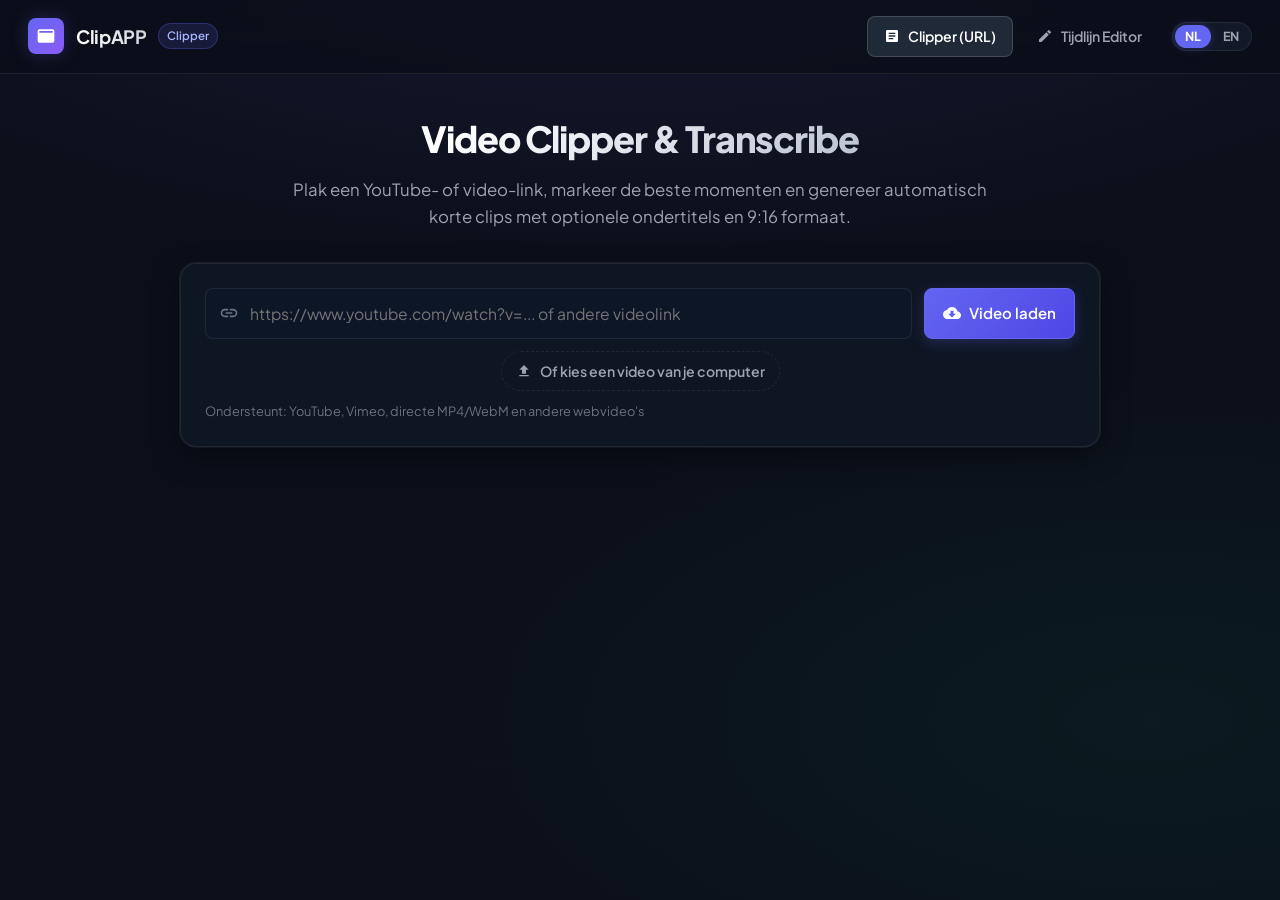
==== index.html @ 535d6176 "Add TikTok-style word-by-word subtitles New subtitle style 'TikTok (word by word)': large bold text " ====
<!doctype html>
<html lang="nl">
<head>
<meta charset="utf-8">
<meta name="viewport" content="width=device-width, initial-scale=1">
<title>Clipper — Video Clips & Ondertitels</title>
<link rel="preconnect" href="https://fonts.googleapis.com">
<link rel="preconnect" href="https://fonts.gstatic.com" crossorigin>
<link href="https://fonts.googleapis.com/css2?family=Plus+Jakarta+Sans:wght@400;500;600;700;800&family=JetBrains+Mono:wght@500;600&display=swap" rel="stylesheet">
<link rel="stylesheet" href="/static/clipper.css">
</head>
<body>

<!-- Header Navigation -->
<header class="navbar">
  <a href="/" class="brand">
    <div class="brand-logo">
      <svg viewBox="0 0 24 24"><path d="M4 4h16a2 2 0 0 1 2 2v12a2 2 0 0 1-2 2H4a2 2 0 0 1-2-2V6a2 2 0 0 1 2-2zm0 4h16V6H4v2zm0 4h6v6H4v-6zm8 0h8v6h-8v-6z"/></svg>
    </div>
    <span class="brand-text">ClipAPP</span>
    <span class="brand-tag" data-i18n="brand_tag">Clipper</span>
  </a>
  <nav class="nav-links">
    <a href="/" class="nav-btn active">
      <svg width="16" height="16" viewBox="0 0 24 24" fill="currentColor"><path d="M19 3H5c-1.1 0-2 .9-2 2v14c0 1.1.9 2 2 2h14c1.1 0 2-.9 2-2V5c0-1.1-.9-2-2-2zm-5 14H7v-2h7v2zm3-4H7v-2h10v2zm0-4H7V7h10v2z"/></svg>
      <span data-i18n="nav_clipper">Clipper (URL)</span>
    </a>
    <a href="/editor" class="nav-btn">
      <svg width="16" height="16" viewBox="0 0 24 24" fill="currentColor"><path d="M3 17.25V21h3.75L17.81 9.94l-3.75-3.75L3 17.25zM20.71 7.04c.39-.39.39-1.02 0-1.41l-2.34-2.34a.9959.9959 0 0 0-1.41 0l-1.83 1.83 3.75 3.75 1.83-1.83z"/></svg>
      <span data-i18n="nav_editor">Tijdlijn Editor</span>
    </a>
    <div class="lang-switch" role="group" aria-label="Language selection">
      <button type="button" class="lang-btn active" data-lang="nl" title="Nederlands">NL</button>
      <button type="button" class="lang-btn" data-lang="en" title="English">EN</button>
    </div>
  </nav>
</header>

<main>
  <div class="header-intro">
    <h1 data-i18n="hero_title">Video Clipper & Transcribe</h1>
    <p data-i18n="hero_desc">Plak een YouTube- of video-link, markeer de beste momenten en genereer automatisch korte clips met optionele ondertitels en 9:16 formaat.</p>
  </div>

  <section>
    <form id="load-form">
      <div class="input-wrapper">
        <svg viewBox="0 0 24 24"><path d="M3.9 12c0-1.71 1.39-3.1 3.1-3.1h4V7H7c-2.76 0-5 2.24-5 5s2.24 5 5 5h4v-1.9H7c-1.71 0-3.1-1.39-3.1-3.1zM8 13h8v-2H8v2zm9-6h-4v1.9h4c1.71 0 3.1 1.39 3.1 3.1s-1.39 3.1-3.1 3.1h-4V17h4c2.76 0 5-2.24 5-5s-2.24-5-5-5z"/></svg>
        <input id="url" type="url" placeholder="https://www.youtube.com/watch?v=... of andere videolink" data-i18n-placeholder="url_placeholder" required aria-label="Link naar de video">
      </div>
      <button class="primary" id="load-btn">
        <svg width="18" height="18" viewBox="0 0 24 24" fill="currentColor"><path d="M19.35 10.04C18.67 6.59 15.64 4 12 4 9.11 4 6.6 5.64 5.35 8.04 2.34 8.36 0 10.91 0 14c0 3.31 2.69 6 6 6h13c2.76 0 5-2.24 5-5 0-2.64-2.05-4.78-4.65-4.96zM17 13l-5 5-5-5h3V9h4v4h3z"/></svg>
        <span data-i18n="btn_load">Video laden</span>
      </button>
    </form>
    <div class="local-upload">
      <label class="local-upload-btn" for="local-video">
        <svg width="16" height="16" viewBox="0 0 24 24" fill="currentColor"><path d="M9 16h6v-6h4l-7-7-7 7h4zm-4 2h14v2H5z"/></svg>
        <span data-i18n="btn_upload_video">Of kies een video van je computer</span>
      </label>
      <input type="file" id="local-video" accept="video/mp4,video/quicktime,video/webm,video/x-matroska,.mkv,.mov,.m4v" hidden>
    </div>
    <div class="hint-platforms">
      <span data-i18n="hint_platforms">Ondersteunt: YouTube, Vimeo, directe MP4/WebM en andere webvideo's</span>
    </div>
  </section>

  <p id="status" role="status" aria-live="polite"></p>

  <section id="editor" hidden>
    <div class="analysis-box auto-box" id="auto-panel">
      <h2 data-i18n="auto_title">✨ Automatisch TikToks maken</h2>
      <p data-i18n="auto_desc">Analyseert de hele video lokaal en gratis: hooks in het transcript, energie in het geluid, spreektempo en (bij YouTube) comments en heatmap. Clips beginnen en eindigen op hele zinnen, met een hook-caption en posttekst met hashtags.</p>
      <div class="analysis-suggestion-controls">
        <label for="auto-count">
          <span data-i18n="analysis_suggestion_count">Aantal clips</span>
          <select id="auto-count">
            <option value="3">3</option>
            <option value="5" selected>5</option>
            <option value="7">7</option>
            <option value="10">10</option>
          </select>
        </label>
        <label for="auto-length">
          <span data-i18n="analysis_suggestion_duration">Lengte per clip</span>
          <select id="auto-length">
            <option value="15-30">15–30 s</option>
            <option value="20-60" selected>20–60 s</option>
            <option value="45-90">45–90 s</option>
          </select>
        </label>
      </div>
      <div class="auto-options">
        <div class="auto-option">
          <label class="auto-check" for="auto-subs">
            <input type="checkbox" id="auto-subs" data-link="#subs">
            <span data-i18n="subs_title">Ondertitels maken</span>
          </label>
          <select id="auto-lang" data-link="#lang" aria-label="Taal van de video" data-i18n-aria-label="subs_lang_label">
            <option value="" data-i18n="opt_lang_auto">Automatisch herkennen</option>
            <option value="nl" data-i18n="opt_lang_nl">Nederlands</option>
            <option value="en" data-i18n="opt_lang_en">Engels</option>
            <option value="fr" data-i18n="opt_lang_fr">Frans</option>
            <option value="de" data-i18n="opt_lang_de">Duits</option>
          </select>
        </div>
        <div class="auto-option">
          <label class="auto-check" for="auto-vertical">
            <input type="checkbox" id="auto-vertical" data-link="#vertical">
            <span data-i18n="vert_title">Verticaal 9:16 formaat</span>
          </label>
        </div>
        <div class="auto-option">
          <label class="auto-check" for="auto-blur">
            <input type="checkbox" id="auto-blur" data-link="#blur">
            <span data-i18n="auto_blur">Geblurde achtergrond</span>
          </label>
        </div>
        <div class="auto-option">
          <label class="auto-check" for="auto-caption">
            <input type="checkbox" id="auto-caption" data-link="#caption-toggle">
            <span data-i18n="auto_caption">Caption bovenin</span>
          </label>
          <select id="auto-caption-position" data-link="#caption-position" aria-label="Positie caption" data-i18n-aria-label="caption_position">
            <option value="above" data-i18n="caption_above">Boven de video (bovenste balk)</option>
            <option value="top" data-i18n="caption_top">Bovenin de video</option>
            <option value="center" data-i18n="caption_center">Midden in beeld</option>
            <option value="bottom" data-i18n="caption_bottom">Onderaan de video</option>
          </select>
        </div>
        <div class="auto-option">
          <label class="auto-check" for="auto-export">
            <input type="checkbox" id="auto-export" checked>
            <span data-i18n="auto_export">Meteen exporteren</span>
          </label>
        </div>
      </div>
      <button type="button" class="primary auto-go" id="auto-btn" data-i18n="auto_button">Maak TikToks</button>
      <p class="auto-hint" data-i18n="auto_hint">Tip: zet 'Ondertitels maken' aan voor slimmere keuzes op basis van wat er gezegd wordt (gebruikt Whisper). Zonder ondertitels kiest de app op luidheid en comments.</p>
      <p id="auto-status" role="status" aria-live="polite"></p>
    </div>

    <div class="analysis-box" id="comment-analysis-panel" hidden>
      <h2 data-i18n="analysis_title">Commenttijdstempels & kijkersmomenten</h2>
      <p data-i18n="analysis_desc">Vergelijk tijdstempels die in YouTube-comments worden genoemd met de beschikbare kijkersheatmap.</p>
      <button type="button" class="primary" id="analyze-comments-btn" data-i18n="analysis_button">Analyseer comments</button>
      <p id="comment-analysis-status" role="status" aria-live="polite"></p>
      <div id="comment-analysis-results" hidden>
        <div class="analysis-stats">
          <div class="analysis-stat">
            <span data-i18n="analysis_mentions_label">Tijdstempelvermeldingen</span>
            <strong id="analysis-mentions-value">0</strong>
          </div>
          <div class="analysis-stat">
            <span data-i18n="analysis_comments_label">Geanalyseerde comments</span>
            <strong id="analysis-comments-value">0</strong>
          </div>
          <div class="analysis-stat">
            <span data-i18n="analysis_peak_comments_label">Interval met meeste timestamps</span>
            <strong id="analysis-peak-comments-value">—</strong>
          </div>
          <div class="analysis-stat">
            <span data-i18n="analysis_peak_viewers_label">Hoogste heatmapscore (relatief)</span>
            <strong id="analysis-peak-viewers-value">—</strong>
          </div>
        </div>
        <svg id="comment-analysis-chart" viewBox="0 0 960 320" role="img"></svg>
        <div class="analysis-legend">
          <span><i class="mentions-key"></i><span data-i18n="analysis_legend_mentions">Tijdstempels in comments</span></span>
          <span><i class="viewers-key"></i><span data-i18n="analysis_legend_viewers">Kijkersheatmap (relatief)</span></span>
        </div>
        <h3 class="analysis-table-title" data-i18n="analysis_table_title">Exacte cijfers per interval</h3>
        <p class="analysis-table-description" id="analysis-table-description"></p>
        <div class="analysis-table-wrap">
          <table id="analysis-data-table">
            <thead>
              <tr>
                <th scope="col" data-i18n="analysis_table_interval">Video-interval</th>
                <th scope="col" class="numeric" data-i18n="analysis_table_mentions">Timestamps genoemd</th>
                <th scope="col" class="numeric" data-i18n="analysis_table_score">Heatmapscore (relatief)</th>
              </tr>
            </thead>
            <tbody id="analysis-data-rows"></tbody>
          </table>
        </div>
        <div class="analysis-suggestions">
          <h3 data-i18n="analysis_suggestions_title">Automatische clipvoorstellen</h3>
          <p data-i18n="analysis_suggestions_desc">De voorstellen combineren commentvermeldingen en kijkersinteresse. Je kunt ze eerst bekijken en ongewenste stukken verwijderen.</p>
          <div class="analysis-suggestion-controls">
            <label for="analysis-clip-count">
              <span data-i18n="analysis_suggestion_count">Aantal clips</span>
              <select id="analysis-clip-count">
                <option value="1">1</option>
                <option value="2">2</option>
                <option value="3" selected>3</option>
                <option value="4">4</option>
                <option value="5">5</option>
              </select>
            </label>
            <label for="analysis-clip-duration">
              <span data-i18n="analysis_suggestion_duration">Lengte per clip</span>
              <select id="analysis-clip-duration">
                <option value="15">15 s</option>
                <option value="30" selected>30 s</option>
                <option value="45">45 s</option>
                <option value="60">60 s</option>
              </select>
            </label>
            <button type="button" class="primary" id="generate-suggestions-btn" data-i18n="analysis_generate_suggestions">Genereer clipvoorstellen</button>
          </div>
          <p id="analysis-suggestion-status" role="status" aria-live="polite"></p>
        </div>
      </div>
    </div>

    <div class="player-container">
      <video id="player" controls hidden></video>
      <div id="yt-wrap" hidden></div>
    </div>

    <div class="timeline-header">
      <span class="timeline-label" data-i18n="timeline_label">Tijdlijn preview</span>
      <span style="font-size: 0.8rem; color: var(--text-muted);" data-i18n="timeline_hint">Klik op de balk om te spoelen</span>
    </div>
    <div id="timeline" title="Klik om naar die plek te springen" data-i18n-title="timeline_title">
      <div id="playhead"></div>
    </div>

    <div class="cutter-box">
      <div class="times">
        <div class="field">
          <label for="start" data-i18n="label_start">Starttijd</label>
          <div class="pair">
            <input class="time" id="start" placeholder="0:00">
            <button type="button" id="start-now" data-i18n="btn_start_now">Start = nu</button>
          </div>
        </div>
        <div class="field">
          <label for="end" data-i18n="label_end">Eindtijd</label>
          <div class="pair">
            <input class="time" id="end" placeholder="0:30">
            <button type="button" id="end-now" data-i18n="btn_end_now">Einde = nu</button>
          </div>
        </div>
        <button type="button" id="add">
          <svg width="18" height="18" viewBox="0 0 24 24" fill="currentColor"><path d="M19 13h-6v6h-2v-6H5v-2h6V5h2v6h6v2z"/></svg>
          <span data-i18n="btn_add">Stuk toevoegen</span>
        </button>
      </div>

      <div class="segments-section">
        <div class="segments-header">
          <svg width="16" height="16" viewBox="0 0 24 24" fill="currentColor"><path d="M3 13h2v-2H3v2zm0 4h2v-2H3v2zm0-8h2V7H3v2zm4 4h14v-2H7v2zm0 4h14v-2H7v2zM7 7v2h14V7H7z"/></svg>
          <span data-i18n="segments_header">Geselecteerde stukken</span>
        </div>
        <ul id="segments"></ul>
        <p class="empty" id="empty" data-i18n="segments_empty">Nog geen stukken gekozen. Speel de video af, stel start en einde in en klik op "Stuk toevoegen".</p>
      </div>
    </div>

    <!-- Opties & Effecten -->
    <div class="options-box">
      <div class="options-title">
        <svg width="20" height="20" viewBox="0 0 24 24"><path d="M19.14 12.94c.04-.3.06-.61.06-.94 0-.32-.02-.64-.07-.94l2.03-1.58c.18-.14.23-.41.12-.61l-1.92-3.32c-.12-.22-.37-.29-.59-.22l-2.39.96c-.5-.38-1.03-.7-1.62-.94l-.36-2.54c-.04-.24-.24-.41-.48-.41h-3.84c-.24 0-.43.17-.47.41l-.36 2.54c-.59.24-1.13.57-1.62.94l-2.39-.96c-.22-.08-.47 0-.59.22L2.74 8.87c-.12.21-.08.47.12.61l2.03 1.58c-.05.3-.09.63-.09.94s.02.64.07.94l-2.03 1.58c-.18.14-.23.41-.12.61l1.92 3.32c.12.22.37.29.59.22l2.39-.96c.5.38 1.03.7 1.62.94l.36 2.54c.05.24.24.41.48.41h3.84c.24 0 .44-.17.47-.41l.36-2.54c.59-.24 1.13-.56 1.62-.94l2.39.96c.22.08.47 0 .59-.22l1.92-3.32c.12-.22.07-.47-.12-.61l-2.01-1.58zM12 15.6c-1.98 0-3.6-1.62-3.6-3.6s1.62-3.6 3.6-3.6 3.6 1.62 3.6 3.6-1.62 3.6-3.6 3.6z"/></svg>
        <span data-i18n="options_title">Opties & Effecten</span>
      </div>

      <div class="options-grid">
        <!-- Subtitles Group -->
        <div class="opt-group" id="group-subs">
          <label class="opt-main-toggle" for="subs">
            <input type="checkbox" id="subs">
            <div class="opt-toggle-content">
              <span class="opt-toggle-title" data-i18n="subs_title">Ondertitels maken</span>
              <span class="opt-toggle-desc" data-i18n="subs_desc">Automatische spraakherkenning via Whisper AI</span>
            </div>
          </label>
          <div class="opt-sub-row disabled" id="sub-lang-row">
            <label for="lang" data-i18n="subs_lang_label">Taal van de video:</label>
            <select id="lang" disabled>
              <option value="" data-i18n="opt_lang_auto">Automatisch herkennen</option>
              <option value="nl" data-i18n="opt_lang_nl">Nederlands</option>
              <option value="en" data-i18n="opt_lang_en">Engels</option>
              <option value="fr" data-i18n="opt_lang_fr">Frans</option>
              <option value="de" data-i18n="opt_lang_de">Duits</option>
            </select>
          </div>
          <div class="opt-sub-row disabled" id="sub-model-row">
            <label for="whisper-model" data-i18n="subs_model_label">Nauwkeurigheid:</label>
            <select id="whisper-model" disabled>
              <option value="tiny" data-i18n="opt_model_tiny">Snelst (tiny)</option>
              <option value="base" data-i18n="opt_model_base">Snel (base)</option>
              <option value="small" selected data-i18n="opt_model_small">Gebalanceerd (small)</option>
              <option value="medium" data-i18n="opt_model_medium">Nauwkeurigst, traag (medium)</option>
            </select>
          </div>
          <div class="opt-sub-row disabled" id="sub-style-row">
            <label for="sub-style" data-i18n="subs_style_label">Stijl:</label>
            <select id="sub-style" disabled>
              <option value="tiktok" data-i18n="opt_style_tiktok">TikTok (woord voor woord)</option>
              <option value="classic" data-i18n="opt_style_classic">Klassiek (wit)</option>
            </select>
            <select id="sub-color" disabled aria-label="Kleur" data-i18n-aria-label="subs_color_label">
              <option value="yellow" data-i18n="opt_color_yellow">Geel</option>
              <option value="green" data-i18n="opt_color_green">Groen</option>
              <option value="cyan" data-i18n="opt_color_cyan">Cyaan</option>
              <option value="pink" data-i18n="opt_color_pink">Roze</option>
              <option value="white" data-i18n="opt_color_white">Wit</option>
            </select>
            <label class="inline-check" for="sub-upper">
              <input type="checkbox" id="sub-upper" checked disabled>
              <span data-i18n="subs_upper">HOOFDLETTERS</span>
            </label>
          </div>
          <label class="opt-sub-toggle" for="youtube-subs" id="youtube-subs-row">
            <input type="checkbox" id="youtube-subs" checked>
            <span data-i18n="subs_youtube">TikTok-maker: gebruik de ondertitels van YouTube zelf als die er zijn (veel sneller dan Whisper)</span>
          </label>
        </div>

        <!-- 9:16 Vertical Group -->
        <div class="opt-group" id="group-vertical">
          <label class="opt-main-toggle" for="vertical">
            <input type="checkbox" id="vertical">
            <div class="opt-toggle-content">
              <span class="opt-toggle-title" data-i18n="vert_title">Verticaal 9:16 formaat</span>
              <span class="opt-toggle-desc" data-i18n="vert_desc">Ideaal voor TikTok, Shorts & Reels</span>
            </div>
          </label>
          <div class="opt-sub-controls disabled" id="vertical-sub-controls">
            <label class="opt-sub-toggle" for="blur">
              <input type="checkbox" id="blur" disabled>
              <span data-i18n="vert_blur">Geblurde achtergrond (i.p.v. zwarte balken)</span>
            </label>
            <div class="opt-sub-file">
              <label for="logo" data-i18n="vert_logo">Logo onder de ondertitels:</label>
              <input type="file" id="logo" accept="image/png,image/jpeg,image/webp" disabled>
            </div>
          </div>

          <div class="opt-group" id="group-caption">
            <label class="opt-main-toggle" for="caption-toggle">
              <input type="checkbox" id="caption-toggle">
              <div class="opt-toggle-content">
                <span class="opt-toggle-title" data-i18n="caption_title">Caption bovenin (automatisch of comments)</span>
                <span class="opt-toggle-desc" data-i18n="caption_desc">Gebruikt de automatische caption van de clip, of anders de best gewaardeerde comment met een timestamp. Voor een blur-balk boven de video: kies ook 9:16 en geblurde achtergrond.</span>
              </div>
            </label>
            <div class="opt-sub-row disabled" id="caption-position-row">
              <label for="caption-position" data-i18n="caption_position">Positie caption:</label>
              <select id="caption-position" disabled>
                <option value="above" data-i18n="caption_above">Boven de video (bovenste balk)</option>
                <option value="top" data-i18n="caption_top">Bovenin de video</option>
                <option value="center" data-i18n="caption_center">Midden in beeld</option>
                <option value="bottom" data-i18n="caption_bottom">Onderaan de video</option>
              </select>
            </div>
          </div>
        </div>
      </div>
    </div>

    <button class="primary" id="render-btn" disabled>
      <svg width="20" height="20" viewBox="0 0 24 24" fill="currentColor"><path d="M12 2C6.48 2 2 6.48 2 12s4.48 10 10 10 10-4.48 10-10S17.52 2 12 2zm-2 14.5v-9l6 4.5-6 4.5z"/></svg>
      <span data-i18n="btn_render">Clips maken & exporteren</span>
    </button>
  </section>

  <section id="results" hidden>
    <h2 data-i18n="results_title">Gegenereerde Clips</h2>
    <div id="clips"></div>
  </section>
</main>

<script src="/static/tasks.js"></script>
<script src="/static/clipper.js"></script>
</body>
</html>
---- static/clipper.css ----
:root {
    --bg-base: #0B0F19;
    --bg-surface: #111827;
    --bg-elevated: #1F2937;
    --bg-card: rgba(17, 24, 39, 0.75);
    --border: rgba(255, 255, 255, 0.08);
    --border-hover: rgba(255, 255, 255, 0.16);
    --border-focus: #6366F1;
    --text-primary: #F9FAFB;
    --text-secondary: #9CA3AF;
    --text-muted: #6B7280;
    --accent: #6366F1;
    --accent-hover: #4F46E5;
    --accent-glow: rgba(99, 102, 241, 0.25);
    --seg-color: #10B981;
    --seg-glow: rgba(16, 185, 129, 0.25);
    --danger: #EF4444;
    --danger-hover: #DC2626;
    --radius-sm: 8px;
    --radius-md: 12px;
    --radius-lg: 16px;
    --radius-full: 9999px;
    --shadow-card: 0 10px 30px -5px rgba(0, 0, 0, 0.5), 0 0 0 1px var(--border);
    --font-sans: 'Plus Jakarta Sans', system-ui, -apple-system, sans-serif;
    --font-mono: 'JetBrains Mono', ui-monospace, monospace;
  }

  * { box-sizing: border-box; }
  body {
    margin: 0;
    background: var(--bg-base);
    background-image: 
      radial-gradient(ellipse 80% 50% at 50% -20%, rgba(99, 102, 241, 0.15), transparent),
      radial-gradient(ellipse 60% 40% at 90% 80%, rgba(16, 185, 129, 0.07), transparent);
    color: var(--text-primary);
    font: 15px/1.6 var(--font-sans);
    min-height: 100vh;
    -webkit-font-smoothing: antialiased;
  }

  /* Navigation Bar */
  .navbar {
    display: flex;
    align-items: center;
    justify-content: space-between;
    padding: 16px 28px;
    border-bottom: 1px solid var(--border);
    backdrop-filter: blur(16px);
    background: rgba(11, 15, 25, 0.85);
    position: sticky;
    top: 0;
    z-index: 100;
  }
  .brand {
    display: flex;
    align-items: center;
    gap: 12px;
    text-decoration: none;
    color: inherit;
  }
  .brand-logo {
    width: 36px;
    height: 36px;
    border-radius: var(--radius-sm);
    background: linear-gradient(135deg, #6366F1, #8B5CF6);
    display: flex;
    align-items: center;
    justify-content: center;
    box-shadow: 0 0 18px var(--accent-glow);
  }
  .brand-logo svg {
    width: 20px;
    height: 20px;
    fill: #fff;
  }
  .brand-text {
    font-size: 1.15rem;
    font-weight: 700;
    letter-spacing: -0.02em;
    background: linear-gradient(to right, #fff, #D1D5DB);
    -webkit-background-clip: text;
    -webkit-text-fill-color: transparent;
  }
  .brand-tag {
    font-size: 0.72rem;
    font-weight: 600;
    padding: 3px 8px;
    border-radius: var(--radius-full);
    background: rgba(99, 102, 241, 0.15);
    color: #A5B4FC;
    border: 1px solid rgba(99, 102, 241, 0.3);
  }
  .nav-links {
    display: flex;
    align-items: center;
    gap: 8px;
  }
  .nav-btn {
    display: inline-flex;
    align-items: center;
    gap: 8px;
    padding: 8px 16px;
    border-radius: var(--radius-sm);
    font-size: 0.88rem;
    font-weight: 600;
    text-decoration: none;
    color: var(--text-secondary);
    transition: all 0.2s ease;
  }
  .nav-btn:hover {
    color: #fff;
    background: var(--border);
  }
  .nav-btn.active {
    color: #fff;
    background: var(--bg-elevated);
    border: 1px solid var(--border-hover);
  }

  /* Language Switcher */
  .lang-switch {
    display: inline-flex;
    align-items: center;
    background: var(--bg-surface);
    border: 1px solid var(--border);
    border-radius: var(--radius-full);
    padding: 2px;
    gap: 2px;
    margin-left: 6px;
  }
  .lang-btn {
    background: transparent;
    border: none;
    color: var(--text-secondary);
    font-size: 0.78rem;
    font-weight: 700;
    padding: 4px 10px;
    border-radius: var(--radius-full);
    cursor: pointer;
    transition: all 0.2s ease;
    font-family: inherit;
    line-height: 1.2;
  }
  .lang-btn:hover {
    color: #fff;
  }
  .lang-btn.active {
    background: var(--accent);
    color: #fff;
    box-shadow: 0 0 10px var(--accent-glow);
  }

  /* Main Container */
  main {
    max-width: 960px;
    margin: 0 auto;
    padding: 36px 20px 80px;
  }

  .header-intro {
    text-align: center;
    margin-bottom: 32px;
  }
  .header-intro h1 {
    font-size: 2.25rem;
    font-weight: 800;
    letter-spacing: -0.03em;
    margin: 0 0 10px;
    background: linear-gradient(135deg, #FFFFFF 30%, #94A3B8 100%);
    -webkit-background-clip: text;
    -webkit-text-fill-color: transparent;
  }
  .header-intro p {
    color: var(--text-secondary);
    font-size: 1.05rem;
    margin: 0 auto;
    max-width: 58ch;
  }

  /* Card Sections */
  section {
    background: var(--bg-card);
    backdrop-filter: blur(12px);
    border: 1px solid var(--border);
    border-radius: var(--radius-lg);
    padding: 24px;
    margin-bottom: 20px;
    box-shadow: var(--shadow-card);
    transition: border-color 0.2s ease;
  }
  section:hover {
    border-color: var(--border-hover);
  }
  [hidden] { display: none !important; }

  /* Input & Button Styles */
  input, select, button {
    font: inherit;
    outline: none;
  }
  input[type=url], input[type=email], input.time, select {
    padding: 12px 14px;
    border: 1px solid var(--border);
    border-radius: var(--radius-sm);
    background: rgba(15, 23, 42, 0.7);
    color: var(--text-primary);
    transition: all 0.2s ease;
  }
  input[type=url]:focus, input[type=email]:focus, input.time:focus, select:focus {
    border-color: var(--border-focus);
    box-shadow: 0 0 0 3px var(--accent-glow);
    background: rgba(15, 23, 42, 0.95);
  }
  select {
    cursor: pointer;
  }

  button {
    padding: 11px 18px;
    border: 1px solid var(--border);
    border-radius: var(--radius-sm);
    background: var(--bg-elevated);
    color: var(--text-primary);
    font-weight: 600;
    cursor: pointer;
    display: inline-flex;
    align-items: center;
    justify-content: center;
    gap: 8px;
    transition: all 0.2s ease;
  }
  button:hover:not(:disabled) {
    background: rgba(255, 255, 255, 0.1);
    border-color: var(--border-hover);
    transform: translateY(-1px);
  }
  button:active:not(:disabled) {
    transform: translateY(0);
  }
  button.primary {
    background: linear-gradient(135deg, var(--accent), var(--accent-hover));
    border-color: var(--accent);
    color: #fff;
    box-shadow: 0 4px 14px var(--accent-glow);
  }
  button.primary:hover:not(:disabled) {
    background: linear-gradient(135deg, #7175f7, #5950ee);
    box-shadow: 0 6px 20px rgba(99, 102, 241, 0.4);
  }
  button:disabled {
    opacity: 0.45;
    cursor: not-allowed;
    transform: none !important;
  }

  /* Load Form */
  #load-form {
    display: flex;
    gap: 12px;
  }
  .input-wrapper {
    position: relative;
    flex: 1;
    display: flex;
    align-items: center;
  }
  .input-wrapper svg {
    position: absolute;
    left: 14px;
    width: 20px;
    height: 20px;
    fill: var(--text-muted);
    pointer-events: none;
    transition: fill 0.2s;
  }
  .input-wrapper input:focus ~ svg {
    fill: var(--accent);
  }
  #url {
    width: 100%;
    padding-left: 44px;
    font-size: 0.98rem;
  }
  .hint-platforms {
    margin-top: 10px;
    font-size: 0.8rem;
    color: var(--text-muted);
    display: flex;
    align-items: center;
    gap: 12px;
  }

  /* Status message */
  #status {
    min-height: 20px;
    margin: 14px 2px 20px;
    padding: 12px 16px;
    border-radius: var(--radius-sm);
    font-size: 0.9rem;
    font-weight: 500;
    color: #93C5FD;
    background: rgba(59, 130, 246, 0.1);
    border: 1px solid rgba(59, 130, 246, 0.2);
    display: none;
    align-items: center;
    gap: 10px;
  }
  #status:not(:empty) {
    display: flex;
  }
  #status.error {
    color: #FCA5A5;
    background: rgba(239, 68, 68, 0.12);
    border-color: rgba(239, 68, 68, 0.25);
  }

  .analysis-box {
    margin: 0 0 24px;
    padding: 20px;
    border: 1px solid var(--border);
    border-radius: var(--radius-md);
    background: var(--bg-card);
  }
  .analysis-box h2 {
    margin: 0 0 4px;
    font-size: 1.15rem;
  }
  .analysis-box > p {
    margin: 0 0 16px;
    color: var(--text-secondary);
    font-size: 0.88rem;
  }
  .analysis-stats {
    display: flex;
    flex-wrap: wrap;
    gap: 12px;
    margin: 18px 0;
  }
  .analysis-stat {
    flex: 1 1 180px;
    padding: 12px 14px;
    border: 1px solid var(--border);
    border-radius: var(--radius-sm);
    background: var(--bg-surface);
  }
  .analysis-stat span {
    display: block;
    color: var(--text-secondary);
    font-size: 0.8rem;
  }
  .analysis-stat strong {
    display: block;
    margin-top: 2px;
    font-size: 1.25rem;
  }
  .analysis-table-title {
    margin: 20px 0 4px;
    font-size: 1rem;
  }
  .analysis-table-description {
    margin: 0 0 10px;
    color: var(--text-secondary);
    font-size: 0.82rem;
  }
  .analysis-table-wrap {
    max-height: 360px;
    overflow: auto;
    border: 1px solid var(--border);
    border-radius: var(--radius-sm);
  }
  .analysis-suggestions {
    margin-top: 20px;
    padding-top: 16px;
    border-top: 1px solid var(--border);
  }
  .analysis-suggestions h3 {
    margin: 0 0 4px;
    font-size: 1rem;
  }
  .analysis-suggestions > p {
    margin: 0 0 12px;
    color: var(--text-secondary);
    font-size: 0.84rem;
  }
  .analysis-suggestion-controls {
    display: flex;
    flex-wrap: wrap;
    align-items: flex-end;
    gap: 12px;
  }
  .analysis-suggestion-controls label {
    display: flex;
    flex-direction: column;
    gap: 5px;
    color: var(--text-secondary);
    font-size: 0.8rem;
    font-weight: 600;
  }
  .analysis-suggestion-controls select {
    min-width: 130px;
  }
  #analysis-suggestion-status {
    margin: 12px 0 0;
    color: var(--text-secondary);
    font-size: 0.88rem;
  }
  #analysis-data-table {
    width: 100%;
    min-width: 520px;
    border-collapse: collapse;
    font-size: 0.84rem;
  }
  #analysis-data-table th,
  #analysis-data-table td {
    padding: 9px 12px;
    border-bottom: 1px solid var(--border);
  }
  #analysis-data-table th {
    position: sticky;
    top: 0;
    z-index: 1;
    background: var(--bg-elevated);
    color: var(--text-secondary);
    font-weight: 600;
    text-align: left;
  }
  #analysis-data-table .numeric {
    font-family: var(--font-mono);
    text-align: right;
  }
  #analysis-data-table tbody tr:last-child td {
    border-bottom: 0;
  }
  #comment-analysis-chart {
    display: block;
    width: 100%;
    height: auto;
    overflow: visible;
  }
  #comment-analysis-chart text {
    fill: var(--text-secondary);
    font: 12px var(--font-sans);
  }
  .analysis-legend {
    display: flex;
    flex-wrap: wrap;
    gap: 18px;
    margin-top: 8px;
    color: var(--text-secondary);
    font-size: 0.82rem;
  }
  .analysis-legend span {
    display: inline-flex;
    align-items: center;
    gap: 7px;
  }
  .analysis-legend i {
    display: inline-block;
    width: 12px;
    height: 12px;
    border-radius: 3px;
  }
  .analysis-legend .mentions-key { background: #818cf8; }
  .analysis-legend .viewers-key { background: #34d399; }
  #comment-analysis-status {
    margin: 12px 0 0;
    color: var(--text-secondary);
    font-size: 0.88rem;
  }

  /* Video Stage */
  .player-container {
    background: #000;
    border-radius: var(--radius-md);
    overflow: hidden;
    border: 1px solid var(--border);
    box-shadow: 0 8px 24px rgba(0, 0, 0, 0.4);
    margin-bottom: 16px;
  }
  video {
    width: 100%;
    max-height: 55vh;
    background: #000;
    display: block;
  }
  #yt-wrap {
    position: relative;
    aspect-ratio: 16 / 9;
    background: #000;
    width: 100%;
  }
  #yt-wrap iframe {
    position: absolute;
    inset: 0;
    width: 100%;
    height: 100%;
    border: 0;
  }

  /* Timeline */
  .timeline-header {
    display: flex;
    justify-content: space-between;
    align-items: center;
    margin-bottom: 6px;
  }
  .timeline-label {
    font-size: 0.8rem;
    font-weight: 600;
    text-transform: uppercase;
    letter-spacing: 0.05em;
    color: var(--text-muted);
  }
  #timeline {
    position: relative;
    height: 38px;
    margin: 0 0 20px;
    background: #111827;
    border: 1px solid var(--border);
    border-radius: var(--radius-sm);
    cursor: pointer;
    overflow: hidden;
    box-shadow: inset 0 2px 6px rgba(0,0,0,0.4);
  }
  #timeline:hover {
    border-color: var(--border-hover);
  }
  .seg {
    position: absolute;
    top: 0;
    bottom: 0;
    background: linear-gradient(180deg, #10B981, #059669);
    opacity: 0.9;
    border-radius: 4px;
    box-shadow: 0 0 10px var(--seg-glow);
  }
  .draft {
    position: absolute;
    top: 3px;
    bottom: 3px;
    border: 2px dashed #818CF8;
    background: rgba(99, 102, 241, 0.2);
    border-radius: 4px;
    pointer-events: none;
  }
  #playhead {
    position: absolute;
    top: 0;
    bottom: 0;
    width: 2px;
    background: #F43F5E;
    left: 0;
    pointer-events: none;
    z-index: 10;
    box-shadow: 0 0 8px rgba(244, 63, 94, 0.8);
  }
  #playhead::before {
    content: "";
    position: absolute;
    top: 0;
    left: -5px;
    width: 12px;
    height: 12px;
    background: #F43F5E;
    clip-path: polygon(0% 0%, 100% 0%, 50% 100%);
  }

  /* Segment Cutter Controls */
  .cutter-box {
    background: rgba(31, 41, 55, 0.4);
    border: 1px solid var(--border);
    border-radius: var(--radius-md);
    padding: 18px;
    margin-bottom: 20px;
  }
  .times {
    display: flex;
    flex-wrap: wrap;
    gap: 16px;
    align-items: flex-end;
  }
  .field {
    flex: 1;
    min-width: 180px;
  }
  .field label {
    display: block;
    font-size: 0.82rem;
    font-weight: 600;
    color: var(--text-secondary);
    margin-bottom: 6px;
    text-transform: uppercase;
    letter-spacing: 0.04em;
  }
  .field .pair {
    display: flex;
    gap: 8px;
  }
  input.time {
    width: 100%;
    font-family: var(--font-mono);
    font-size: 1rem;
    font-weight: 500;
    letter-spacing: 0.02em;
  }
  .pair button {
    padding: 10px 14px;
    white-space: nowrap;
    font-size: 0.85rem;
  }
  #add {
    height: 44px;
    padding: 0 20px;
    background: linear-gradient(135deg, #10B981, #059669);
    border-color: #10B981;
    color: #fff;
    font-weight: 600;
    box-shadow: 0 4px 12px var(--seg-glow);
  }
  #add:hover:not(:disabled) {
    background: linear-gradient(135deg, #34D399, #10B981);
    box-shadow: 0 6px 18px rgba(16, 185, 129, 0.4);
  }

  /* Chosen Segments List */
  .segments-section {
    margin-top: 18px;
  }
  .segments-header {
    font-size: 0.95rem;
    font-weight: 700;
    margin-bottom: 10px;
    color: var(--text-primary);
    display: flex;
    align-items: center;
    gap: 8px;
  }
  ul#segments {
    list-style: none;
    margin: 0;
    padding: 0;
    display: flex;
    flex-direction: column;
    gap: 8px;
  }
  #segments li {
    display: flex;
    align-items: center;
    justify-content: space-between;
    gap: 12px;
    padding: 10px 16px;
    background: rgba(17, 24, 39, 0.8);
    border: 1px solid var(--border);
    border-left: 3px solid var(--seg-color);
    border-radius: var(--radius-sm);
    font-family: var(--font-mono);
    font-size: 0.92rem;
    transition: border-color 0.2s;
  }
  #segments li:hover {
    border-color: var(--border-hover);
    border-left-color: var(--seg-color);
  }
  #segments li .actions {
    display: flex;
    gap: 8px;
  }
  #segments button {
    padding: 6px 12px;
    font-size: 0.82rem;
    font-family: var(--font-sans);
  }
  .btn-del {
    color: #F87171 !important;
    border-color: rgba(239, 68, 68, 0.3) !important;
  }
  .btn-del:hover {
    background: rgba(239, 68, 68, 0.15) !important;
    border-color: var(--danger) !important;
  }
  .empty {
    color: var(--text-muted);
    font-size: 0.9rem;
    margin: 12px 0 0;
    padding: 14px;
    text-align: center;
    border: 1px dashed var(--border);
    border-radius: var(--radius-sm);
  }

  /* ================================================= */
  /* Opties & Effecten — Geen overlap, ruim & overzichtelijk */
  /* ================================================= */
  .options-box {
    margin: 24px 0;
    padding: 22px;
    background: rgba(31, 41, 55, 0.35);
    border: 1px solid var(--border);
    border-radius: var(--radius-md);
  }
  .options-title {
    display: flex;
    align-items: center;
    gap: 10px;
    font-size: 1.05rem;
    font-weight: 700;
    color: var(--text-primary);
    margin-bottom: 16px;
  }
  .options-title svg {
    fill: var(--accent);
  }

  .options-grid {
    display: grid;
    grid-template-columns: repeat(auto-fit, minmax(320px, 1fr));
    gap: 20px;
  }

  /* Option Group Card */
  .opt-group {
    background: rgba(17, 24, 39, 0.75);
    border: 1px solid var(--border);
    border-radius: var(--radius-md);
    padding: 18px;
    display: flex;
    flex-direction: column;
    gap: 14px;
    transition: all 0.2s ease;
  }
  .opt-group:hover {
    border-color: var(--border-hover);
  }
  .opt-group.active {
    border-color: rgba(99, 102, 241, 0.5);
    background: rgba(17, 24, 39, 0.95);
    box-shadow: 0 0 16px rgba(99, 102, 241, 0.1);
  }
  #group-caption[hidden] { display: none; }
  .auto-box { border-color: var(--primary, #7c3aed); }
  .auto-hint { font-size: 0.82rem; color: var(--text-muted); margin-top: 0.5rem; }
  #sub-style-row { flex-wrap: wrap; gap: 8px; }
  .inline-check { display: inline-flex; align-items: center; gap: 6px; }
  .local-upload { display: flex; justify-content: center; margin-top: 12px; }
  .local-upload-btn {
    display: inline-flex; align-items: center; gap: 8px; cursor: pointer;
    padding: 8px 14px; border-radius: 999px; font-size: 0.88rem; font-weight: 600;
    border: 1px dashed var(--border, rgba(127,127,127,.4)); color: var(--text-secondary);
  }
  .local-upload-btn:hover { border-style: solid; }
  .auto-options {
    display: grid; grid-template-columns: repeat(auto-fill, minmax(220px, 1fr));
    gap: 10px; margin-top: 14px;
  }
  .auto-option {
    display: flex; flex-direction: column; gap: 6px; padding: 10px 12px;
    border: 1px solid var(--border, rgba(127,127,127,.25)); border-radius: 10px;
  }
  .auto-option label.auto-check {
    display: flex; flex-direction: row; align-items: center; gap: 8px;
    font-size: 0.85rem; font-weight: 600; cursor: pointer; color: var(--text-secondary);
  }
  .auto-option label.auto-check input { width: 16px; height: 16px; margin: 0; flex: none; }
  .auto-option.disabled { opacity: 0.5; }
  .auto-option select:disabled { opacity: 0.6; }
  .auto-go { margin-top: 14px; }
  .segment-caption {
    width: 100%; margin-top: 0.4rem; font-size: 0.85rem;
  }
  .segment-reason { display: block; font-size: 0.78rem; color: var(--text-muted); margin-top: 0.25rem; }
  .segment-main { flex: 1; min-width: 0; display: flex; flex-direction: column; }
  .post-text { white-space: pre-wrap; font-size: 0.85rem; margin: 0.5rem 0; color: var(--text-muted); }

  /* Main Toggle Header */
  .opt-main-toggle {
    display: flex;
    align-items: flex-start;
    gap: 14px;
    cursor: pointer;
    user-select: none;
    margin: 0;
  }
  .opt-main-toggle input[type=checkbox] {
    width: 22px;
    height: 22px;
    margin-top: 2px;
    accent-color: var(--accent);
    cursor: pointer;
    flex-shrink: 0;
  }
  .opt-toggle-content {
    display: flex;
    flex-direction: column;
  }
  .opt-toggle-title {
    font-size: 1rem;
    font-weight: 700;
    color: var(--text-primary);
    line-height: 1.3;
  }
  .opt-toggle-desc {
    font-size: 0.82rem;
    color: var(--text-muted);
    margin-top: 2px;
    line-height: 1.4;
  }

  /* Sub controls (dependent on main toggle) */
  .opt-sub-row {
    display: flex;
    align-items: center;
    justify-content: space-between;
    gap: 12px;
    padding: 12px 14px;
    border-radius: var(--radius-sm);
    background: rgba(15, 23, 42, 0.6);
    border: 1px solid var(--border);
    transition: all 0.2s;
  }
  .opt-sub-row label {
    font-size: 0.88rem;
    color: var(--text-secondary);
    font-weight: 500;
    cursor: pointer;
    white-space: nowrap;
  }
  .opt-sub-row select {
    flex: 1;
    max-width: 190px;
    padding: 8px 12px;
    font-size: 0.88rem;
  }

  .opt-sub-controls {
    display: flex;
    flex-direction: column;
    gap: 12px;
    padding: 14px;
    border-radius: var(--radius-sm);
    background: rgba(15, 23, 42, 0.6);
    border: 1px solid var(--border);
    transition: all 0.2s;
  }
  .opt-sub-toggle {
    display: flex;
    align-items: center;
    gap: 12px;
    cursor: pointer;
    font-size: 0.88rem;
    color: var(--text-secondary);
    user-select: none;
    margin: 0;
  }
  .opt-sub-toggle input[type=checkbox] {
    width: 18px;
    height: 18px;
    accent-color: var(--accent);
    cursor: pointer;
    flex-shrink: 0;
  }
  .opt-sub-file {
    display: flex;
    flex-direction: column;
    gap: 8px;
    margin-top: 4px;
  }
  .opt-sub-file label {
    font-size: 0.82rem;
    color: var(--text-secondary);
    font-weight: 600;
  }
  .opt-sub-file input[type=file] {
    font-size: 0.82rem;
    color: var(--text-secondary);
    max-width: 100%;
  }
  .opt-sub-file input[type=file]::file-selector-button {
    padding: 6px 12px;
    border-radius: 6px;
    background: var(--bg-elevated);
    border: 1px solid var(--border);
    color: var(--text-primary);
    cursor: pointer;
    font-size: 0.8rem;
    font-weight: 500;
    margin-right: 10px;
    transition: all 0.2s;
  }
  .opt-sub-file input[type=file]::file-selector-button:hover {
    background: rgba(255, 255, 255, 0.12);
  }

  /* Disabled state for sub-controls */
  .opt-sub-row.disabled,
  .opt-sub-controls.disabled {
    opacity: 0.4;
    pointer-events: none;
  }

  /* Render Button */
  #render-btn {
    width: 100%;
    padding: 16px;
    font-size: 1.05rem;
    letter-spacing: 0.01em;
    margin-top: 4px;
  }

  /* Results Section */
  #results h2 {
    font-size: 1.35rem;
    font-weight: 700;
    margin: 0 0 16px;
  }
  #clips {
    display: grid;
    grid-template-columns: repeat(auto-fill, minmax(260px, 1fr));
    gap: 20px;
  }
  figure {
    margin: 0;
    background: var(--bg-surface);
    border: 1px solid var(--border);
    border-radius: var(--radius-md);
    overflow: hidden;
    box-shadow: 0 8px 24px rgba(0, 0, 0, 0.35);
    transition: transform 0.2s, border-color 0.2s;
  }
  figure:hover {
    transform: translateY(-2px);
    border-color: var(--border-hover);
  }
  figure video {
    width: 100%;
    max-height: 360px;
    aspect-ratio: 16 / 9;
    background: #000;
    display: block;
  }
  figcaption {
    display: flex;
    gap: 8px;
    padding: 12px 14px;
    background: var(--bg-elevated);
  }
  figcaption a {
    flex: 1;
    display: inline-flex;
    align-items: center;
    justify-content: center;
    gap: 6px;
    padding: 8px 12px;
    border-radius: 6px;
    background: rgba(255, 255, 255, 0.06);
    border: 1px solid var(--border);
    color: #fff;
    text-decoration: none;
    font-size: 0.84rem;
    font-weight: 600;
    transition: all 0.2s;
  }
  figcaption a:hover {
    background: var(--accent);
    border-color: var(--accent);
    color: #fff;
  }
  .clip-email {
    display: flex;
    gap: 8px;
    padding: 0 14px 14px;
  }
  .clip-email input {
    flex: 1;
    min-width: 0;
  }
  .clip-email button {
    flex: none;
  }

  @media (max-width: 640px) {
    .navbar { padding: 12px 16px; }
    #load-form { flex-direction: column; }
    .times { flex-direction: column; align-items: stretch; }
    .field { width: 100%; }
    #add { width: 100%; }
    .clip-email { flex-direction: column; }
    .options-grid { grid-template-columns: 1fr; }
    .opt-sub-row { flex-direction: column; align-items: stretch; }
    .opt-sub-row select { max-width: 100%; }
  }
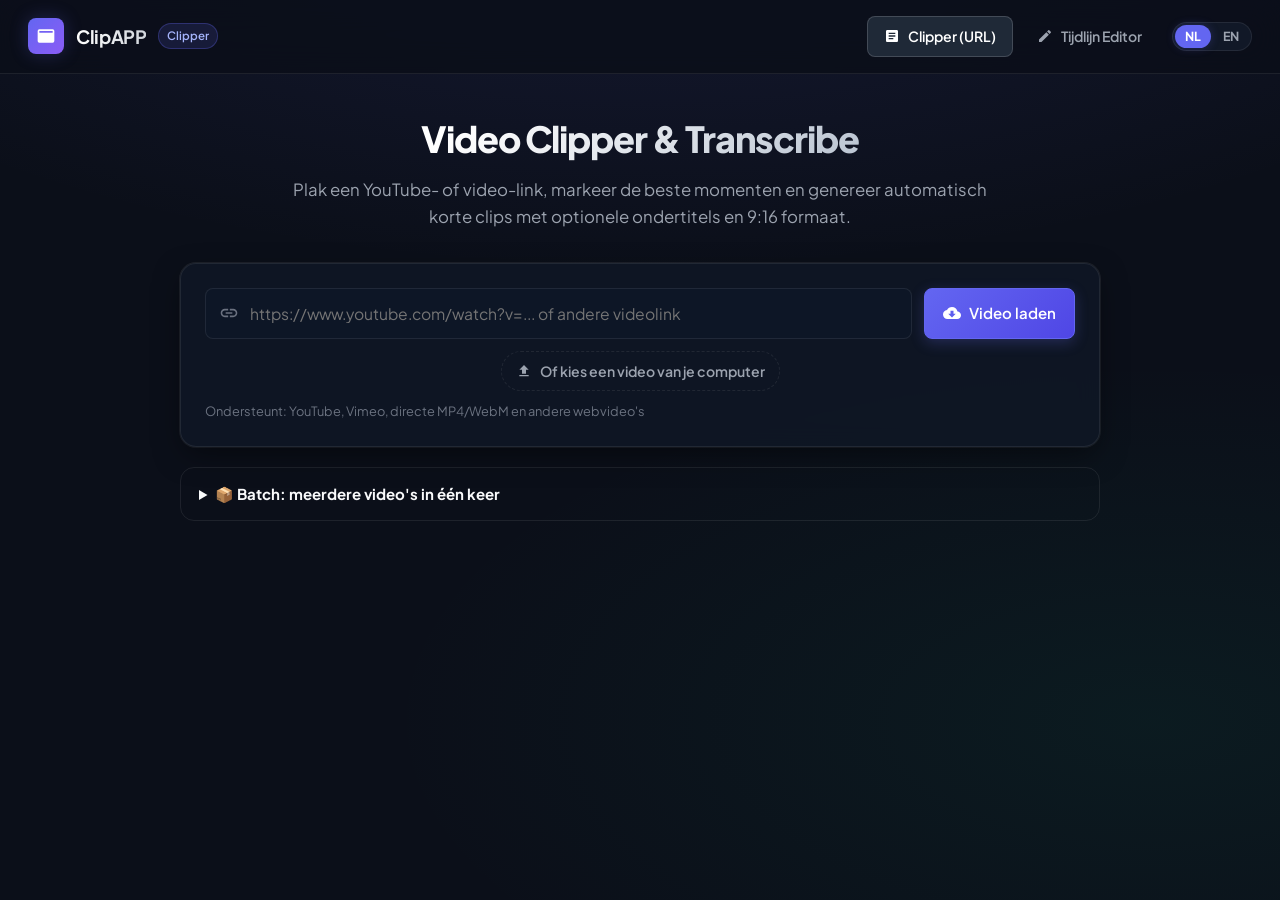
==== commit 78916ff8: "Add batch mode in the browser and a batch.py command line - /api/batch processes a list of links one" ====
--- a/index.html
+++ b/index.html
@@ -67,6 +67,36 @@
 
   <p id="status" role="status" aria-live="polite"></p>
 
+  <details class="batch-box" id="batch-panel">
+    <summary data-i18n="batch_title">📦 Batch: meerdere video's in één keer</summary>
+    <p data-i18n="batch_desc">Plak één link per regel. Elke video wordt automatisch geanalyseerd en omgezet in TikToks met de instellingen hieronder. Je kunt ondertussen niets anders exporteren.</p>
+    <textarea id="batch-urls" rows="5" placeholder="https://www.youtube.com/watch?v=...&#10;https://www.youtube.com/watch?v=..." aria-label="Links, één per regel" data-i18n-aria-label="batch_urls_label"></textarea>
+    <div class="auto-options">
+      <div class="auto-option">
+        <label><span data-i18n="analysis_suggestion_count">Aantal clips</span>
+          <select data-link="#auto-count">
+            <option value="3">3</option><option value="5">5</option><option value="7">7</option><option value="10">10</option>
+          </select>
+        </label>
+      </div>
+      <div class="auto-option">
+        <label><span data-i18n="analysis_suggestion_duration">Lengte per clip</span>
+          <select data-link="#auto-length">
+            <option value="15-30">15–30 s</option><option value="20-60">20–60 s</option><option value="45-90">45–90 s</option>
+          </select>
+        </label>
+      </div>
+      <div class="auto-option"><label class="auto-check"><input type="checkbox" data-link="#subs"><span data-i18n="subs_title">Ondertitels maken</span></label></div>
+      <div class="auto-option"><label class="auto-check"><input type="checkbox" data-link="#vertical"><span data-i18n="vert_title">Verticaal 9:16 formaat</span></label></div>
+      <div class="auto-option"><label class="auto-check"><input type="checkbox" data-link="#blur"><span data-i18n="auto_blur">Geblurde achtergrond</span></label></div>
+      <div class="auto-option"><label class="auto-check"><input type="checkbox" data-link="#face-crop"><span data-i18n="auto_face">Volg het gezicht</span></label></div>
+      <div class="auto-option"><label class="auto-check"><input type="checkbox" data-link="#caption-toggle"><span data-i18n="auto_caption">Caption bovenin</span></label></div>
+      <div class="auto-option"><label class="auto-check"><input type="checkbox" data-link="#jump-cuts"><span data-i18n="jump_title">Stiltes eruit knippen</span></label></div>
+    </div>
+    <button type="button" class="primary auto-go" id="batch-btn" data-i18n="batch_button">Start batch</button>
+    <div id="batch-results"></div>
+  </details>
+
   <section id="editor" hidden>
     <div class="analysis-box auto-box" id="auto-panel">
       <h2 data-i18n="auto_title">✨ Automatisch TikToks maken</h2>
@@ -117,6 +147,12 @@
           </label>
         </div>
         <div class="auto-option">
+          <label class="auto-check" for="auto-face-crop">
+            <input type="checkbox" id="auto-face-crop" data-link="#face-crop">
+            <span data-i18n="auto_face">Volg het gezicht</span>
+          </label>
+        </div>
+        <div class="auto-option">
           <label class="auto-check" for="auto-caption">
             <input type="checkbox" id="auto-caption" data-link="#caption-toggle">
             <span data-i18n="auto_caption">Caption bovenin</span>
@@ -129,6 +165,12 @@
           </select>
         </div>
         <div class="auto-option">
+          <label class="auto-check" for="auto-jump-cuts">
+            <input type="checkbox" id="auto-jump-cuts" data-link="#jump-cuts">
+            <span data-i18n="jump_title">Stiltes eruit knippen</span>
+          </label>
+        </div>
+        <div class="auto-option">
           <label class="auto-check" for="auto-export">
             <input type="checkbox" id="auto-export" checked>
             <span data-i18n="auto_export">Meteen exporteren</span>
@@ -143,6 +185,10 @@
     <div class="analysis-box" id="comment-analysis-panel" hidden>
       <h2 data-i18n="analysis_title">Commenttijdstempels & kijkersmomenten</h2>
       <p data-i18n="analysis_desc">Vergelijk tijdstempels die in YouTube-comments worden genoemd met de beschikbare kijkersheatmap.</p>
+      <label class="inline-check analysis-chat-option" for="analysis-live-chat">
+        <input type="checkbox" id="analysis-live-chat">
+        <span data-i18n="analysis_live_chat">Ook de live-chat analyseren (alleen bij afgelopen livestreams; kan enkele minuten duren)</span>
+      </label>
       <button type="button" class="primary" id="analyze-comments-btn" data-i18n="analysis_button">Analyseer comments</button>
       <p id="comment-analysis-status" role="status" aria-live="polite"></p>
       <div id="comment-analysis-results" hidden>
@@ -178,6 +224,7 @@
                 <th scope="col" data-i18n="analysis_table_interval">Video-interval</th>
                 <th scope="col" class="numeric" data-i18n="analysis_table_mentions">Timestamps genoemd</th>
                 <th scope="col" class="numeric" data-i18n="analysis_table_score">Heatmapscore (relatief)</th>
+                <th scope="col" class="numeric" id="analysis-chat-header" data-i18n="analysis_table_chat" hidden>Chatberichten</th>
               </tr>
             </thead>
             <tbody id="analysis-data-rows"></tbody>
@@ -318,6 +365,17 @@
           </label>
         </div>
 
+        <!-- Jump cuts -->
+        <div class="opt-group" id="group-jumpcuts">
+          <label class="opt-main-toggle" for="jump-cuts">
+            <input type="checkbox" id="jump-cuts">
+            <div class="opt-toggle-content">
+              <span class="opt-toggle-title" data-i18n="jump_title">Stiltes eruit knippen</span>
+              <span class="opt-toggle-desc" data-i18n="jump_desc">Jump cuts: pauzes in de clip worden automatisch weggeknipt voor een sneller tempo</span>
+            </div>
+          </label>
+        </div>
+
         <!-- 9:16 Vertical Group -->
         <div class="opt-group" id="group-vertical">
           <label class="opt-main-toggle" for="vertical">
@@ -331,6 +389,10 @@
             <label class="opt-sub-toggle" for="blur">
               <input type="checkbox" id="blur" disabled>
               <span data-i18n="vert_blur">Geblurde achtergrond (i.p.v. zwarte balken)</span>
+            </label>
+            <label class="opt-sub-toggle" for="face-crop">
+              <input type="checkbox" id="face-crop" disabled>
+              <span data-i18n="vert_face">Volg het gezicht (beeld vult het hele scherm; anders blur/balken)</span>
             </label>
             <div class="opt-sub-file">
               <label for="logo" data-i18n="vert_logo">Logo onder de ondertitels:</label>
--- a/static/clipper.css
+++ b/static/clipper.css
@@ -739,8 +739,22 @@
   #group-caption[hidden] { display: none; }
   .auto-box { border-color: var(--primary, #7c3aed); }
   .auto-hint { font-size: 0.82rem; color: var(--text-muted); margin-top: 0.5rem; }
+  #group-jumpcuts.active, #group-jumpcuts:has(input:checked) { border-color: var(--primary, #7c3aed); }
   #sub-style-row { flex-wrap: wrap; gap: 8px; }
+  .analysis-chat-option { margin: 4px 0 12px; font-size: 0.85rem; }
   .inline-check { display: inline-flex; align-items: center; gap: 6px; }
+  .batch-box { margin: 0 0 24px; padding: 14px 18px; border-radius: 14px;
+    border: 1px solid var(--border, rgba(127,127,127,.3)); }
+  .batch-box summary { cursor: pointer; font-weight: 700; }
+  .batch-box p { font-size: 0.88rem; color: var(--text-secondary); }
+  .batch-box textarea { width: 100%; box-sizing: border-box; font-family: inherit; padding: 10px;
+    border-radius: 10px; margin-top: 6px; }
+  .auto-option label:not(.auto-check) { display: flex; flex-direction: column; gap: 4px;
+    font-size: 0.8rem; font-weight: 600; }
+  .batch-video { margin-top: 14px; padding-top: 10px; border-top: 1px solid var(--border, rgba(127,127,127,.25)); }
+  .batch-video h3 { margin: 0 0 6px; font-size: 0.95rem; }
+  .batch-video .error { color: #f87171; }
+  .batch-clip { display: flex; flex-wrap: wrap; gap: 10px; align-items: baseline; font-size: 0.85rem; margin: 4px 0; }
   .local-upload { display: flex; justify-content: center; margin-top: 12px; }
   .local-upload-btn {
     display: inline-flex; align-items: center; gap: 8px; cursor: pointer;
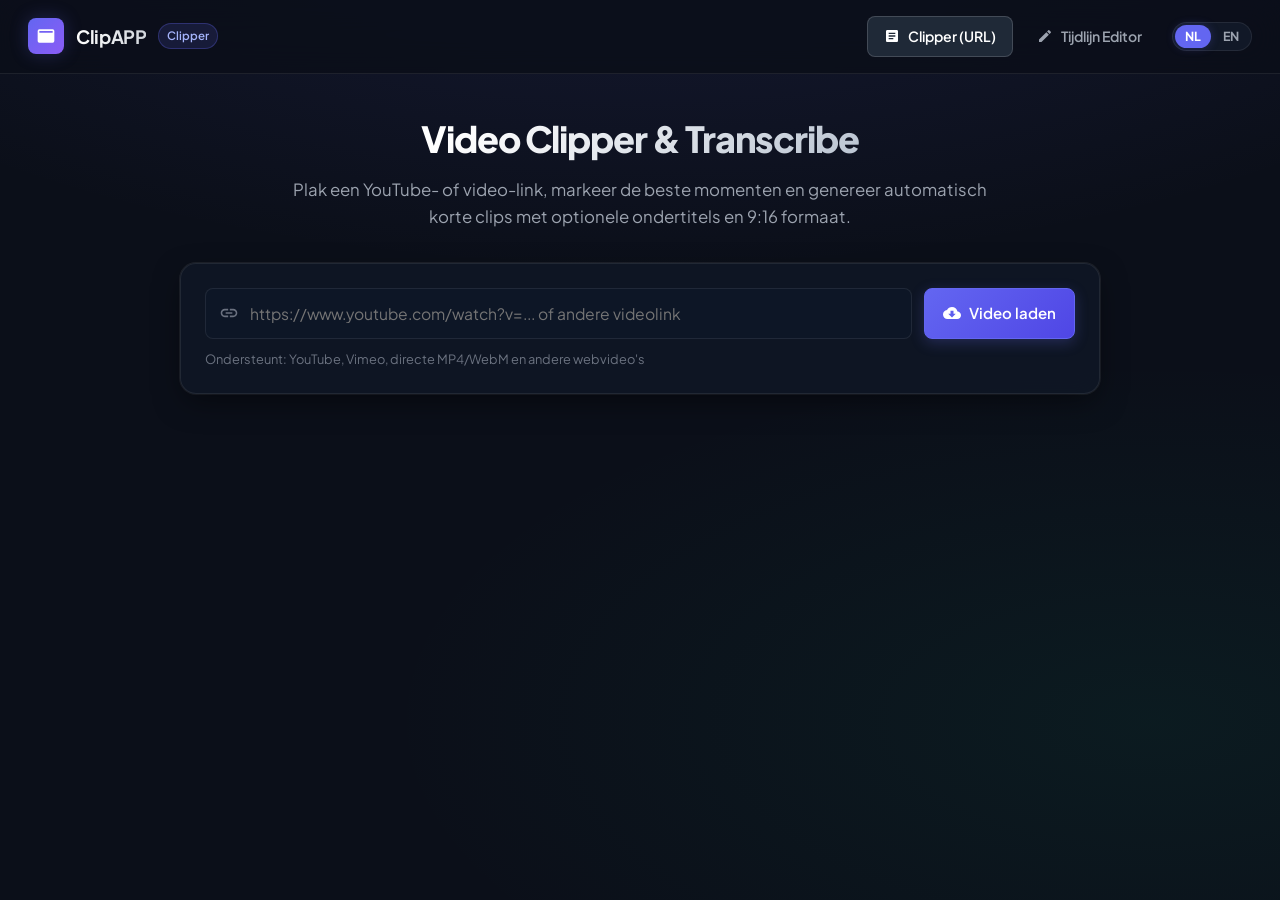
==== commit 1ed32afa: "Merge pull request #21 from LarsLiekens1/feat/02-split-frontend Move inline CSS and JS into static f" ====
--- a/index.html
+++ b/index.html
@@ -53,49 +53,12 @@
         <span data-i18n="btn_load">Video laden</span>
       </button>
     </form>
-    <div class="local-upload">
-      <label class="local-upload-btn" for="local-video">
-        <svg width="16" height="16" viewBox="0 0 24 24" fill="currentColor"><path d="M9 16h6v-6h4l-7-7-7 7h4zm-4 2h14v2H5z"/></svg>
-        <span data-i18n="btn_upload_video">Of kies een video van je computer</span>
-      </label>
-      <input type="file" id="local-video" accept="video/mp4,video/quicktime,video/webm,video/x-matroska,.mkv,.mov,.m4v" hidden>
-    </div>
     <div class="hint-platforms">
       <span data-i18n="hint_platforms">Ondersteunt: YouTube, Vimeo, directe MP4/WebM en andere webvideo's</span>
     </div>
   </section>
 
   <p id="status" role="status" aria-live="polite"></p>
-
-  <details class="batch-box" id="batch-panel">
-    <summary data-i18n="batch_title">📦 Batch: meerdere video's in één keer</summary>
-    <p data-i18n="batch_desc">Plak één link per regel. Elke video wordt automatisch geanalyseerd en omgezet in TikToks met de instellingen hieronder. Je kunt ondertussen niets anders exporteren.</p>
-    <textarea id="batch-urls" rows="5" placeholder="https://www.youtube.com/watch?v=...&#10;https://www.youtube.com/watch?v=..." aria-label="Links, één per regel" data-i18n-aria-label="batch_urls_label"></textarea>
-    <div class="auto-options">
-      <div class="auto-option">
-        <label><span data-i18n="analysis_suggestion_count">Aantal clips</span>
-          <select data-link="#auto-count">
-            <option value="3">3</option><option value="5">5</option><option value="7">7</option><option value="10">10</option>
-          </select>
-        </label>
-      </div>
-      <div class="auto-option">
-        <label><span data-i18n="analysis_suggestion_duration">Lengte per clip</span>
-          <select data-link="#auto-length">
-            <option value="15-30">15–30 s</option><option value="20-60">20–60 s</option><option value="45-90">45–90 s</option>
-          </select>
-        </label>
-      </div>
-      <div class="auto-option"><label class="auto-check"><input type="checkbox" data-link="#subs"><span data-i18n="subs_title">Ondertitels maken</span></label></div>
-      <div class="auto-option"><label class="auto-check"><input type="checkbox" data-link="#vertical"><span data-i18n="vert_title">Verticaal 9:16 formaat</span></label></div>
-      <div class="auto-option"><label class="auto-check"><input type="checkbox" data-link="#blur"><span data-i18n="auto_blur">Geblurde achtergrond</span></label></div>
-      <div class="auto-option"><label class="auto-check"><input type="checkbox" data-link="#face-crop"><span data-i18n="auto_face">Volg het gezicht</span></label></div>
-      <div class="auto-option"><label class="auto-check"><input type="checkbox" data-link="#caption-toggle"><span data-i18n="auto_caption">Caption bovenin</span></label></div>
-      <div class="auto-option"><label class="auto-check"><input type="checkbox" data-link="#jump-cuts"><span data-i18n="jump_title">Stiltes eruit knippen</span></label></div>
-    </div>
-    <button type="button" class="primary auto-go" id="batch-btn" data-i18n="batch_button">Start batch</button>
-    <div id="batch-results"></div>
-  </details>
 
   <section id="editor" hidden>
     <div class="analysis-box auto-box" id="auto-panel">
@@ -147,12 +110,6 @@
           </label>
         </div>
         <div class="auto-option">
-          <label class="auto-check" for="auto-face-crop">
-            <input type="checkbox" id="auto-face-crop" data-link="#face-crop">
-            <span data-i18n="auto_face">Volg het gezicht</span>
-          </label>
-        </div>
-        <div class="auto-option">
           <label class="auto-check" for="auto-caption">
             <input type="checkbox" id="auto-caption" data-link="#caption-toggle">
             <span data-i18n="auto_caption">Caption bovenin</span>
@@ -165,12 +122,6 @@
           </select>
         </div>
         <div class="auto-option">
-          <label class="auto-check" for="auto-jump-cuts">
-            <input type="checkbox" id="auto-jump-cuts" data-link="#jump-cuts">
-            <span data-i18n="jump_title">Stiltes eruit knippen</span>
-          </label>
-        </div>
-        <div class="auto-option">
           <label class="auto-check" for="auto-export">
             <input type="checkbox" id="auto-export" checked>
             <span data-i18n="auto_export">Meteen exporteren</span>
@@ -185,10 +136,6 @@
     <div class="analysis-box" id="comment-analysis-panel" hidden>
       <h2 data-i18n="analysis_title">Commenttijdstempels & kijkersmomenten</h2>
       <p data-i18n="analysis_desc">Vergelijk tijdstempels die in YouTube-comments worden genoemd met de beschikbare kijkersheatmap.</p>
-      <label class="inline-check analysis-chat-option" for="analysis-live-chat">
-        <input type="checkbox" id="analysis-live-chat">
-        <span data-i18n="analysis_live_chat">Ook de live-chat analyseren (alleen bij afgelopen livestreams; kan enkele minuten duren)</span>
-      </label>
       <button type="button" class="primary" id="analyze-comments-btn" data-i18n="analysis_button">Analyseer comments</button>
       <p id="comment-analysis-status" role="status" aria-live="polite"></p>
       <div id="comment-analysis-results" hidden>
@@ -224,7 +171,6 @@
                 <th scope="col" data-i18n="analysis_table_interval">Video-interval</th>
                 <th scope="col" class="numeric" data-i18n="analysis_table_mentions">Timestamps genoemd</th>
                 <th scope="col" class="numeric" data-i18n="analysis_table_score">Heatmapscore (relatief)</th>
-                <th scope="col" class="numeric" id="analysis-chat-header" data-i18n="analysis_table_chat" hidden>Chatberichten</th>
               </tr>
             </thead>
             <tbody id="analysis-data-rows"></tbody>
@@ -332,48 +278,6 @@
               <option value="de" data-i18n="opt_lang_de">Duits</option>
             </select>
           </div>
-          <div class="opt-sub-row disabled" id="sub-model-row">
-            <label for="whisper-model" data-i18n="subs_model_label">Nauwkeurigheid:</label>
-            <select id="whisper-model" disabled>
-              <option value="tiny" data-i18n="opt_model_tiny">Snelst (tiny)</option>
-              <option value="base" data-i18n="opt_model_base">Snel (base)</option>
-              <option value="small" selected data-i18n="opt_model_small">Gebalanceerd (small)</option>
-              <option value="medium" data-i18n="opt_model_medium">Nauwkeurigst, traag (medium)</option>
-            </select>
-          </div>
-          <div class="opt-sub-row disabled" id="sub-style-row">
-            <label for="sub-style" data-i18n="subs_style_label">Stijl:</label>
-            <select id="sub-style" disabled>
-              <option value="tiktok" data-i18n="opt_style_tiktok">TikTok (woord voor woord)</option>
-              <option value="classic" data-i18n="opt_style_classic">Klassiek (wit)</option>
-            </select>
-            <select id="sub-color" disabled aria-label="Kleur" data-i18n-aria-label="subs_color_label">
-              <option value="yellow" data-i18n="opt_color_yellow">Geel</option>
-              <option value="green" data-i18n="opt_color_green">Groen</option>
-              <option value="cyan" data-i18n="opt_color_cyan">Cyaan</option>
-              <option value="pink" data-i18n="opt_color_pink">Roze</option>
-              <option value="white" data-i18n="opt_color_white">Wit</option>
-            </select>
-            <label class="inline-check" for="sub-upper">
-              <input type="checkbox" id="sub-upper" checked disabled>
-              <span data-i18n="subs_upper">HOOFDLETTERS</span>
-            </label>
-          </div>
-          <label class="opt-sub-toggle" for="youtube-subs" id="youtube-subs-row">
-            <input type="checkbox" id="youtube-subs" checked>
-            <span data-i18n="subs_youtube">TikTok-maker: gebruik de ondertitels van YouTube zelf als die er zijn (veel sneller dan Whisper)</span>
-          </label>
-        </div>
-
-        <!-- Jump cuts -->
-        <div class="opt-group" id="group-jumpcuts">
-          <label class="opt-main-toggle" for="jump-cuts">
-            <input type="checkbox" id="jump-cuts">
-            <div class="opt-toggle-content">
-              <span class="opt-toggle-title" data-i18n="jump_title">Stiltes eruit knippen</span>
-              <span class="opt-toggle-desc" data-i18n="jump_desc">Jump cuts: pauzes in de clip worden automatisch weggeknipt voor een sneller tempo</span>
-            </div>
-          </label>
         </div>
 
         <!-- 9:16 Vertical Group -->
@@ -389,10 +293,6 @@
             <label class="opt-sub-toggle" for="blur">
               <input type="checkbox" id="blur" disabled>
               <span data-i18n="vert_blur">Geblurde achtergrond (i.p.v. zwarte balken)</span>
-            </label>
-            <label class="opt-sub-toggle" for="face-crop">
-              <input type="checkbox" id="face-crop" disabled>
-              <span data-i18n="vert_face">Volg het gezicht (beeld vult het hele scherm; anders blur/balken)</span>
             </label>
             <div class="opt-sub-file">
               <label for="logo" data-i18n="vert_logo">Logo onder de ondertitels:</label>
@@ -434,7 +334,6 @@
   </section>
 </main>
 
-<script src="/static/tasks.js"></script>
 <script src="/static/clipper.js"></script>
 </body>
 </html>
--- a/static/clipper.css
+++ b/static/clipper.css
@@ -739,29 +739,6 @@
   #group-caption[hidden] { display: none; }
   .auto-box { border-color: var(--primary, #7c3aed); }
   .auto-hint { font-size: 0.82rem; color: var(--text-muted); margin-top: 0.5rem; }
-  #group-jumpcuts.active, #group-jumpcuts:has(input:checked) { border-color: var(--primary, #7c3aed); }
-  #sub-style-row { flex-wrap: wrap; gap: 8px; }
-  .analysis-chat-option { margin: 4px 0 12px; font-size: 0.85rem; }
-  .inline-check { display: inline-flex; align-items: center; gap: 6px; }
-  .batch-box { margin: 0 0 24px; padding: 14px 18px; border-radius: 14px;
-    border: 1px solid var(--border, rgba(127,127,127,.3)); }
-  .batch-box summary { cursor: pointer; font-weight: 700; }
-  .batch-box p { font-size: 0.88rem; color: var(--text-secondary); }
-  .batch-box textarea { width: 100%; box-sizing: border-box; font-family: inherit; padding: 10px;
-    border-radius: 10px; margin-top: 6px; }
-  .auto-option label:not(.auto-check) { display: flex; flex-direction: column; gap: 4px;
-    font-size: 0.8rem; font-weight: 600; }
-  .batch-video { margin-top: 14px; padding-top: 10px; border-top: 1px solid var(--border, rgba(127,127,127,.25)); }
-  .batch-video h3 { margin: 0 0 6px; font-size: 0.95rem; }
-  .batch-video .error { color: #f87171; }
-  .batch-clip { display: flex; flex-wrap: wrap; gap: 10px; align-items: baseline; font-size: 0.85rem; margin: 4px 0; }
-  .local-upload { display: flex; justify-content: center; margin-top: 12px; }
-  .local-upload-btn {
-    display: inline-flex; align-items: center; gap: 8px; cursor: pointer;
-    padding: 8px 14px; border-radius: 999px; font-size: 0.88rem; font-weight: 600;
-    border: 1px dashed var(--border, rgba(127,127,127,.4)); color: var(--text-secondary);
-  }
-  .local-upload-btn:hover { border-style: solid; }
   .auto-options {
     display: grid; grid-template-columns: repeat(auto-fill, minmax(220px, 1fr));
     gap: 10px; margin-top: 14px;
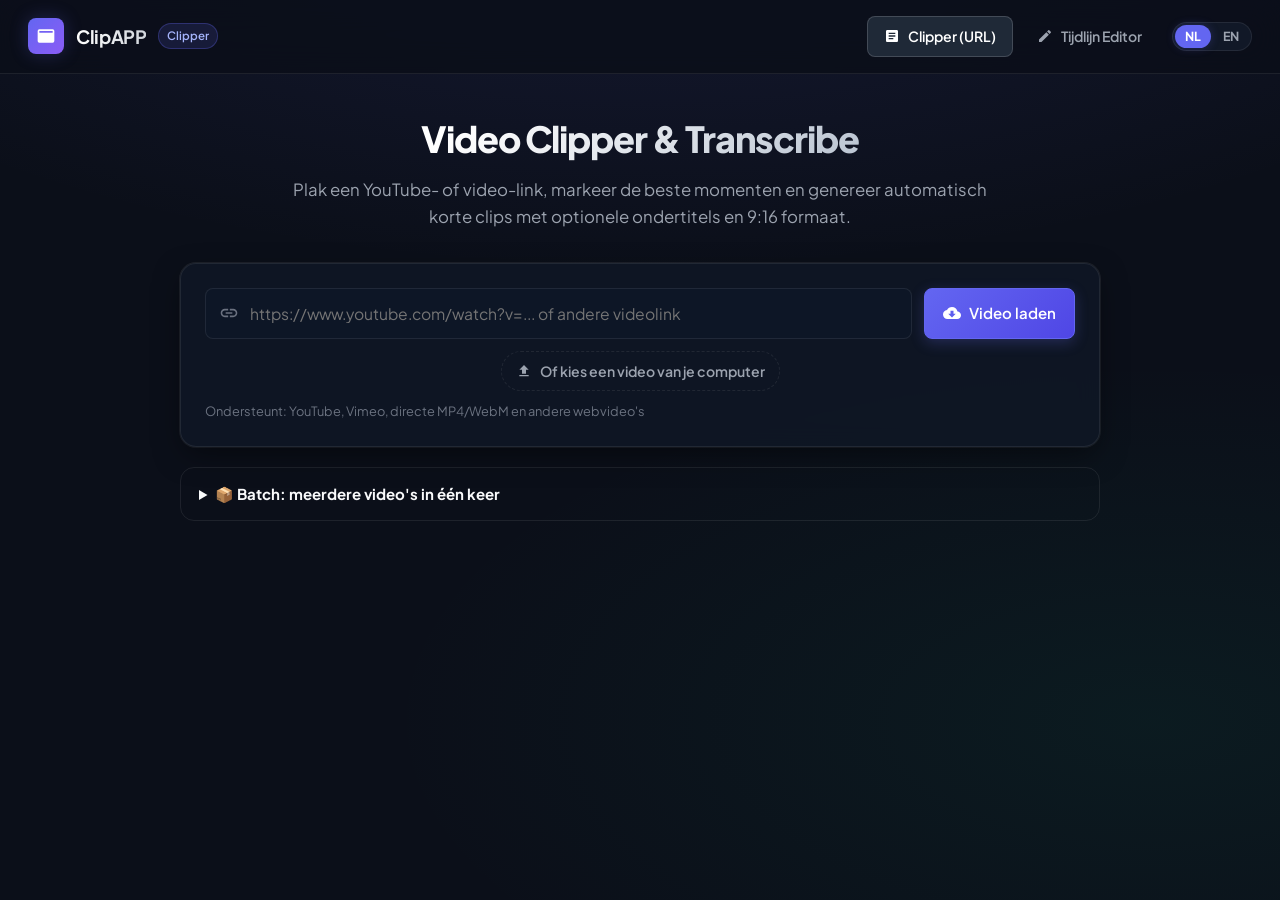
==== commit c7a82a38: "Merge feature branches 02-16: automation, TikTok subtitles, batch and more Brings in feat/02-split-f" ====
--- a/index.html
+++ b/index.html
@@ -53,12 +53,49 @@
         <span data-i18n="btn_load">Video laden</span>
       </button>
     </form>
+    <div class="local-upload">
+      <label class="local-upload-btn" for="local-video">
+        <svg width="16" height="16" viewBox="0 0 24 24" fill="currentColor"><path d="M9 16h6v-6h4l-7-7-7 7h4zm-4 2h14v2H5z"/></svg>
+        <span data-i18n="btn_upload_video">Of kies een video van je computer</span>
+      </label>
+      <input type="file" id="local-video" accept="video/mp4,video/quicktime,video/webm,video/x-matroska,.mkv,.mov,.m4v" hidden>
+    </div>
     <div class="hint-platforms">
       <span data-i18n="hint_platforms">Ondersteunt: YouTube, Vimeo, directe MP4/WebM en andere webvideo's</span>
     </div>
   </section>
 
   <p id="status" role="status" aria-live="polite"></p>
+
+  <details class="batch-box" id="batch-panel">
+    <summary data-i18n="batch_title">📦 Batch: meerdere video's in één keer</summary>
+    <p data-i18n="batch_desc">Plak één link per regel. Elke video wordt automatisch geanalyseerd en omgezet in TikToks met de instellingen hieronder. Je kunt ondertussen niets anders exporteren.</p>
+    <textarea id="batch-urls" rows="5" placeholder="https://www.youtube.com/watch?v=...&#10;https://www.youtube.com/watch?v=..." aria-label="Links, één per regel" data-i18n-aria-label="batch_urls_label"></textarea>
+    <div class="auto-options">
+      <div class="auto-option">
+        <label><span data-i18n="analysis_suggestion_count">Aantal clips</span>
+          <select data-link="#auto-count">
+            <option value="3">3</option><option value="5">5</option><option value="7">7</option><option value="10">10</option>
+          </select>
+        </label>
+      </div>
+      <div class="auto-option">
+        <label><span data-i18n="analysis_suggestion_duration">Lengte per clip</span>
+          <select data-link="#auto-length">
+            <option value="15-30">15–30 s</option><option value="20-60">20–60 s</option><option value="45-90">45–90 s</option>
+          </select>
+        </label>
+      </div>
+      <div class="auto-option"><label class="auto-check"><input type="checkbox" data-link="#subs"><span data-i18n="subs_title">Ondertitels maken</span></label></div>
+      <div class="auto-option"><label class="auto-check"><input type="checkbox" data-link="#vertical"><span data-i18n="vert_title">Verticaal 9:16 formaat</span></label></div>
+      <div class="auto-option"><label class="auto-check"><input type="checkbox" data-link="#blur"><span data-i18n="auto_blur">Geblurde achtergrond</span></label></div>
+      <div class="auto-option"><label class="auto-check"><input type="checkbox" data-link="#face-crop"><span data-i18n="auto_face">Volg het gezicht</span></label></div>
+      <div class="auto-option"><label class="auto-check"><input type="checkbox" data-link="#caption-toggle"><span data-i18n="auto_caption">Caption bovenin</span></label></div>
+      <div class="auto-option"><label class="auto-check"><input type="checkbox" data-link="#jump-cuts"><span data-i18n="jump_title">Stiltes eruit knippen</span></label></div>
+    </div>
+    <button type="button" class="primary auto-go" id="batch-btn" data-i18n="batch_button">Start batch</button>
+    <div id="batch-results"></div>
+  </details>
 
   <section id="editor" hidden>
     <div class="analysis-box auto-box" id="auto-panel">
@@ -110,6 +147,12 @@
           </label>
         </div>
         <div class="auto-option">
+          <label class="auto-check" for="auto-face-crop">
+            <input type="checkbox" id="auto-face-crop" data-link="#face-crop">
+            <span data-i18n="auto_face">Volg het gezicht</span>
+          </label>
+        </div>
+        <div class="auto-option">
           <label class="auto-check" for="auto-caption">
             <input type="checkbox" id="auto-caption" data-link="#caption-toggle">
             <span data-i18n="auto_caption">Caption bovenin</span>
@@ -122,6 +165,12 @@
           </select>
         </div>
         <div class="auto-option">
+          <label class="auto-check" for="auto-jump-cuts">
+            <input type="checkbox" id="auto-jump-cuts" data-link="#jump-cuts">
+            <span data-i18n="jump_title">Stiltes eruit knippen</span>
+          </label>
+        </div>
+        <div class="auto-option">
           <label class="auto-check" for="auto-export">
             <input type="checkbox" id="auto-export" checked>
             <span data-i18n="auto_export">Meteen exporteren</span>
@@ -136,6 +185,10 @@
     <div class="analysis-box" id="comment-analysis-panel" hidden>
       <h2 data-i18n="analysis_title">Commenttijdstempels & kijkersmomenten</h2>
       <p data-i18n="analysis_desc">Vergelijk tijdstempels die in YouTube-comments worden genoemd met de beschikbare kijkersheatmap.</p>
+      <label class="inline-check analysis-chat-option" for="analysis-live-chat">
+        <input type="checkbox" id="analysis-live-chat">
+        <span data-i18n="analysis_live_chat">Ook de live-chat analyseren (alleen bij afgelopen livestreams; kan enkele minuten duren)</span>
+      </label>
       <button type="button" class="primary" id="analyze-comments-btn" data-i18n="analysis_button">Analyseer comments</button>
       <p id="comment-analysis-status" role="status" aria-live="polite"></p>
       <div id="comment-analysis-results" hidden>
@@ -171,6 +224,7 @@
                 <th scope="col" data-i18n="analysis_table_interval">Video-interval</th>
                 <th scope="col" class="numeric" data-i18n="analysis_table_mentions">Timestamps genoemd</th>
                 <th scope="col" class="numeric" data-i18n="analysis_table_score">Heatmapscore (relatief)</th>
+                <th scope="col" class="numeric" id="analysis-chat-header" data-i18n="analysis_table_chat" hidden>Chatberichten</th>
               </tr>
             </thead>
             <tbody id="analysis-data-rows"></tbody>
@@ -278,6 +332,48 @@
               <option value="de" data-i18n="opt_lang_de">Duits</option>
             </select>
           </div>
+          <div class="opt-sub-row disabled" id="sub-model-row">
+            <label for="whisper-model" data-i18n="subs_model_label">Nauwkeurigheid:</label>
+            <select id="whisper-model" disabled>
+              <option value="tiny" data-i18n="opt_model_tiny">Snelst (tiny)</option>
+              <option value="base" data-i18n="opt_model_base">Snel (base)</option>
+              <option value="small" selected data-i18n="opt_model_small">Gebalanceerd (small)</option>
+              <option value="medium" data-i18n="opt_model_medium">Nauwkeurigst, traag (medium)</option>
+            </select>
+          </div>
+          <div class="opt-sub-row disabled" id="sub-style-row">
+            <label for="sub-style" data-i18n="subs_style_label">Stijl:</label>
+            <select id="sub-style" disabled>
+              <option value="tiktok" data-i18n="opt_style_tiktok">TikTok (woord voor woord)</option>
+              <option value="classic" data-i18n="opt_style_classic">Klassiek (wit)</option>
+            </select>
+            <select id="sub-color" disabled aria-label="Kleur" data-i18n-aria-label="subs_color_label">
+              <option value="yellow" data-i18n="opt_color_yellow">Geel</option>
+              <option value="green" data-i18n="opt_color_green">Groen</option>
+              <option value="cyan" data-i18n="opt_color_cyan">Cyaan</option>
+              <option value="pink" data-i18n="opt_color_pink">Roze</option>
+              <option value="white" data-i18n="opt_color_white">Wit</option>
+            </select>
+            <label class="inline-check" for="sub-upper">
+              <input type="checkbox" id="sub-upper" checked disabled>
+              <span data-i18n="subs_upper">HOOFDLETTERS</span>
+            </label>
+          </div>
+          <label class="opt-sub-toggle" for="youtube-subs" id="youtube-subs-row">
+            <input type="checkbox" id="youtube-subs" checked>
+            <span data-i18n="subs_youtube">TikTok-maker: gebruik de ondertitels van YouTube zelf als die er zijn (veel sneller dan Whisper)</span>
+          </label>
+        </div>
+
+        <!-- Jump cuts -->
+        <div class="opt-group" id="group-jumpcuts">
+          <label class="opt-main-toggle" for="jump-cuts">
+            <input type="checkbox" id="jump-cuts">
+            <div class="opt-toggle-content">
+              <span class="opt-toggle-title" data-i18n="jump_title">Stiltes eruit knippen</span>
+              <span class="opt-toggle-desc" data-i18n="jump_desc">Jump cuts: pauzes in de clip worden automatisch weggeknipt voor een sneller tempo</span>
+            </div>
+          </label>
         </div>
 
         <!-- 9:16 Vertical Group -->
@@ -293,6 +389,10 @@
             <label class="opt-sub-toggle" for="blur">
               <input type="checkbox" id="blur" disabled>
               <span data-i18n="vert_blur">Geblurde achtergrond (i.p.v. zwarte balken)</span>
+            </label>
+            <label class="opt-sub-toggle" for="face-crop">
+              <input type="checkbox" id="face-crop" disabled>
+              <span data-i18n="vert_face">Volg het gezicht (beeld vult het hele scherm; anders blur/balken)</span>
             </label>
             <div class="opt-sub-file">
               <label for="logo" data-i18n="vert_logo">Logo onder de ondertitels:</label>
@@ -334,6 +434,7 @@
   </section>
 </main>
 
+<script src="/static/tasks.js"></script>
 <script src="/static/clipper.js"></script>
 </body>
 </html>
--- a/static/clipper.css
+++ b/static/clipper.css
@@ -739,6 +739,32 @@
   #group-caption[hidden] { display: none; }
   .auto-box { border-color: var(--primary, #7c3aed); }
   .auto-hint { font-size: 0.82rem; color: var(--text-muted); margin-top: 0.5rem; }
+  #group-jumpcuts.active, #group-jumpcuts:has(input:checked) { border-color: var(--primary, #7c3aed); }
+  #sub-style-row { flex-wrap: wrap; gap: 8px; }
+  .analysis-chat-option { margin: 4px 0 12px; font-size: 0.85rem; }
+  .inline-check { display: inline-flex; align-items: center; gap: 6px; }
+  .clip-youtube { display: flex; flex-wrap: wrap; gap: 6px; margin-top: 8px; }
+  .clip-youtube input { flex: 1 1 140px; min-width: 0; }
+  .clip-youtube a { flex-basis: 100%; font-size: 0.82rem; word-break: break-all; }
+  .batch-box { margin: 0 0 24px; padding: 14px 18px; border-radius: 14px;
+    border: 1px solid var(--border, rgba(127,127,127,.3)); }
+  .batch-box summary { cursor: pointer; font-weight: 700; }
+  .batch-box p { font-size: 0.88rem; color: var(--text-secondary); }
+  .batch-box textarea { width: 100%; box-sizing: border-box; font-family: inherit; padding: 10px;
+    border-radius: 10px; margin-top: 6px; }
+  .auto-option label:not(.auto-check) { display: flex; flex-direction: column; gap: 4px;
+    font-size: 0.8rem; font-weight: 600; }
+  .batch-video { margin-top: 14px; padding-top: 10px; border-top: 1px solid var(--border, rgba(127,127,127,.25)); }
+  .batch-video h3 { margin: 0 0 6px; font-size: 0.95rem; }
+  .batch-video .error { color: #f87171; }
+  .batch-clip { display: flex; flex-wrap: wrap; gap: 10px; align-items: baseline; font-size: 0.85rem; margin: 4px 0; }
+  .local-upload { display: flex; justify-content: center; margin-top: 12px; }
+  .local-upload-btn {
+    display: inline-flex; align-items: center; gap: 8px; cursor: pointer;
+    padding: 8px 14px; border-radius: 999px; font-size: 0.88rem; font-weight: 600;
+    border: 1px dashed var(--border, rgba(127,127,127,.4)); color: var(--text-secondary);
+  }
+  .local-upload-btn:hover { border-style: solid; }
   .auto-options {
     display: grid; grid-template-columns: repeat(auto-fill, minmax(220px, 1fr));
     gap: 10px; margin-top: 14px;
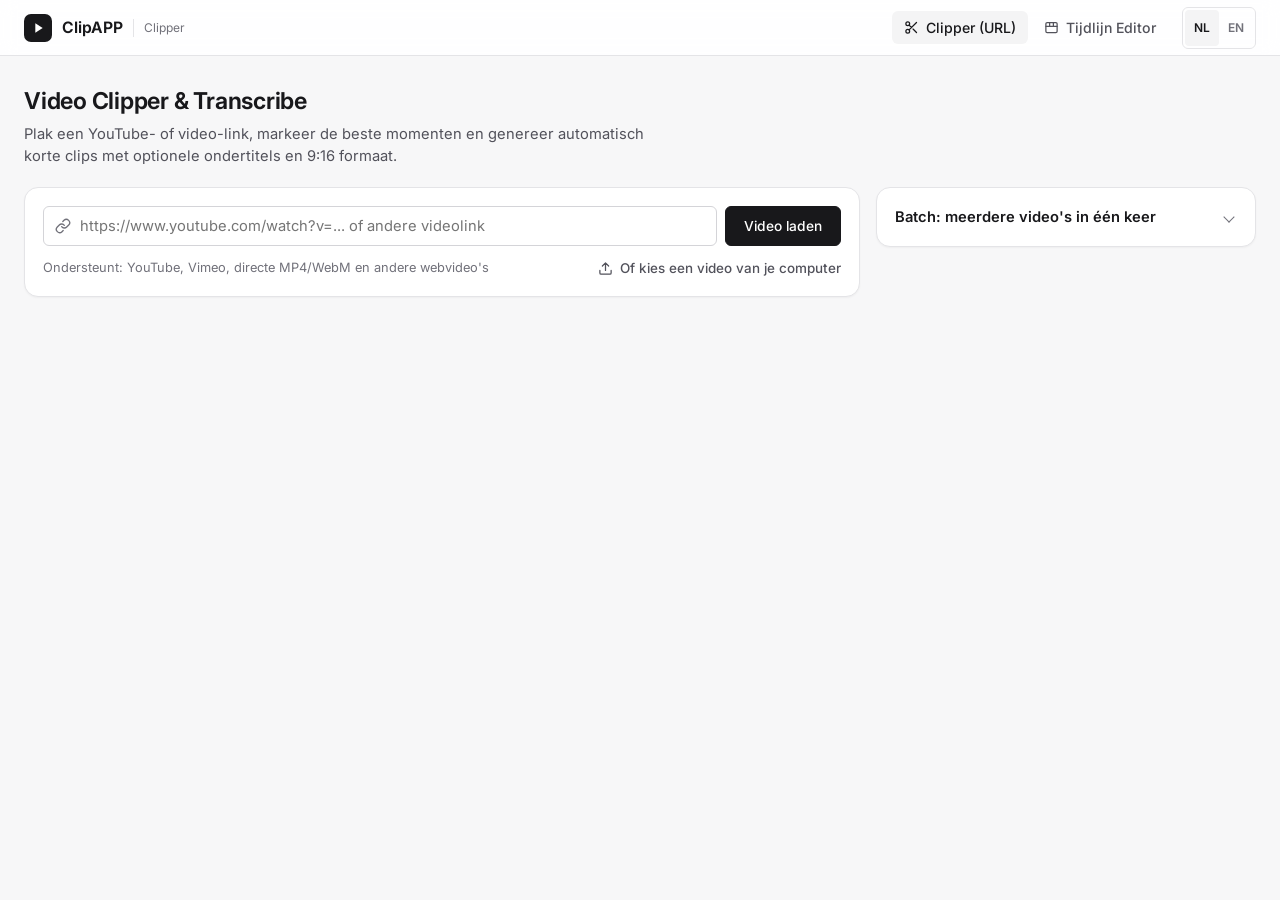
==== commit 5f0eb48a: "Redesign: neutral, clean look with side-by-side layout - New shared base.css: neutral greys, thin bo" ====
--- a/index.html
+++ b/index.html
@@ -6,27 +6,27 @@
 <title>Clipper — Video Clips & Ondertitels</title>
 <link rel="preconnect" href="https://fonts.googleapis.com">
 <link rel="preconnect" href="https://fonts.gstatic.com" crossorigin>
-<link href="https://fonts.googleapis.com/css2?family=Plus+Jakarta+Sans:wght@400;500;600;700;800&family=JetBrains+Mono:wght@500;600&display=swap" rel="stylesheet">
+<link href="https://fonts.googleapis.com/css2?family=Inter:wght@400;500;600;700&family=JetBrains+Mono:wght@500&display=swap" rel="stylesheet">
+<link rel="stylesheet" href="/static/base.css">
 <link rel="stylesheet" href="/static/clipper.css">
 </head>
 <body>
 
-<!-- Header Navigation -->
 <header class="navbar">
   <a href="/" class="brand">
     <div class="brand-logo">
-      <svg viewBox="0 0 24 24"><path d="M4 4h16a2 2 0 0 1 2 2v12a2 2 0 0 1-2 2H4a2 2 0 0 1-2-2V6a2 2 0 0 1 2-2zm0 4h16V6H4v2zm0 4h6v6H4v-6zm8 0h8v6h-8v-6z"/></svg>
+      <svg viewBox="0 0 24 24"><path d="M8 5v14l11-7z"/></svg>
     </div>
     <span class="brand-text">ClipAPP</span>
     <span class="brand-tag" data-i18n="brand_tag">Clipper</span>
   </a>
   <nav class="nav-links">
     <a href="/" class="nav-btn active">
-      <svg width="16" height="16" viewBox="0 0 24 24" fill="currentColor"><path d="M19 3H5c-1.1 0-2 .9-2 2v14c0 1.1.9 2 2 2h14c1.1 0 2-.9 2-2V5c0-1.1-.9-2-2-2zm-5 14H7v-2h7v2zm3-4H7v-2h10v2zm0-4H7V7h10v2z"/></svg>
+      <svg width="15" height="15" viewBox="0 0 24 24" fill="none" stroke="currentColor" stroke-width="2" stroke-linecap="round" stroke-linejoin="round"><circle cx="6" cy="6" r="3"/><circle cx="6" cy="18" r="3"/><path d="M20 4 8.12 15.88M14.47 14.48 20 20M8.12 8.12 12 12"/></svg>
       <span data-i18n="nav_clipper">Clipper (URL)</span>
     </a>
     <a href="/editor" class="nav-btn">
-      <svg width="16" height="16" viewBox="0 0 24 24" fill="currentColor"><path d="M3 17.25V21h3.75L17.81 9.94l-3.75-3.75L3 17.25zM20.71 7.04c.39-.39.39-1.02 0-1.41l-2.34-2.34a.9959.9959 0 0 0-1.41 0l-1.83 1.83 3.75 3.75 1.83-1.83z"/></svg>
+      <svg width="15" height="15" viewBox="0 0 24 24" fill="none" stroke="currentColor" stroke-width="2" stroke-linecap="round" stroke-linejoin="round"><rect x="3" y="4" width="18" height="16" rx="2"/><path d="M3 10h18M9 4v6M15 4v6"/></svg>
       <span data-i18n="nav_editor">Tijdlijn Editor</span>
     </a>
     <div class="lang-switch" role="group" aria-label="Language selection">
@@ -37,283 +37,283 @@
 </header>
 
 <main>
-  <div class="header-intro">
+  <div class="page-head">
     <h1 data-i18n="hero_title">Video Clipper & Transcribe</h1>
     <p data-i18n="hero_desc">Plak een YouTube- of video-link, markeer de beste momenten en genereer automatisch korte clips met optionele ondertitels en 9:16 formaat.</p>
   </div>
 
-  <section>
-    <form id="load-form">
-      <div class="input-wrapper">
-        <svg viewBox="0 0 24 24"><path d="M3.9 12c0-1.71 1.39-3.1 3.1-3.1h4V7H7c-2.76 0-5 2.24-5 5s2.24 5 5 5h4v-1.9H7c-1.71 0-3.1-1.39-3.1-3.1zM8 13h8v-2H8v2zm9-6h-4v1.9h4c1.71 0 3.1 1.39 3.1 3.1s-1.39 3.1-3.1 3.1h-4V17h4c2.76 0 5-2.24 5-5s-2.24-5-5-5z"/></svg>
-        <input id="url" type="url" placeholder="https://www.youtube.com/watch?v=... of andere videolink" data-i18n-placeholder="url_placeholder" required aria-label="Link naar de video">
-      </div>
-      <button class="primary" id="load-btn">
-        <svg width="18" height="18" viewBox="0 0 24 24" fill="currentColor"><path d="M19.35 10.04C18.67 6.59 15.64 4 12 4 9.11 4 6.6 5.64 5.35 8.04 2.34 8.36 0 10.91 0 14c0 3.31 2.69 6 6 6h13c2.76 0 5-2.24 5-5 0-2.64-2.05-4.78-4.65-4.96zM17 13l-5 5-5-5h3V9h4v4h3z"/></svg>
-        <span data-i18n="btn_load">Video laden</span>
-      </button>
-    </form>
-    <div class="local-upload">
-      <label class="local-upload-btn" for="local-video">
-        <svg width="16" height="16" viewBox="0 0 24 24" fill="currentColor"><path d="M9 16h6v-6h4l-7-7-7 7h4zm-4 2h14v2H5z"/></svg>
-        <span data-i18n="btn_upload_video">Of kies een video van je computer</span>
-      </label>
-      <input type="file" id="local-video" accept="video/mp4,video/quicktime,video/webm,video/x-matroska,.mkv,.mov,.m4v" hidden>
-    </div>
-    <div class="hint-platforms">
-      <span data-i18n="hint_platforms">Ondersteunt: YouTube, Vimeo, directe MP4/WebM en andere webvideo's</span>
-    </div>
-  </section>
-
-  <p id="status" role="status" aria-live="polite"></p>
-
-  <details class="batch-box" id="batch-panel">
-    <summary data-i18n="batch_title">📦 Batch: meerdere video's in één keer</summary>
-    <p data-i18n="batch_desc">Plak één link per regel. Elke video wordt automatisch geanalyseerd en omgezet in TikToks met de instellingen hieronder. Je kunt ondertussen niets anders exporteren.</p>
-    <textarea id="batch-urls" rows="5" placeholder="https://www.youtube.com/watch?v=...&#10;https://www.youtube.com/watch?v=..." aria-label="Links, één per regel" data-i18n-aria-label="batch_urls_label"></textarea>
-    <div class="auto-options">
-      <div class="auto-option">
-        <label><span data-i18n="analysis_suggestion_count">Aantal clips</span>
+  <!-- bovenste rij: video laden | batch -->
+  <div class="top-grid">
+    <section class="card load-card">
+      <form id="load-form">
+        <div class="input-wrapper">
+          <svg viewBox="0 0 24 24" fill="none" stroke="currentColor" stroke-width="2" stroke-linecap="round" stroke-linejoin="round"><path d="M10 13a5 5 0 0 0 7.54.54l3-3a5 5 0 0 0-7.07-7.07l-1.72 1.71"/><path d="M14 11a5 5 0 0 0-7.54-.54l-3 3a5 5 0 0 0 7.07 7.07l1.71-1.71"/></svg>
+          <input id="url" type="url" placeholder="https://www.youtube.com/watch?v=... of andere videolink" data-i18n-placeholder="url_placeholder" required aria-label="Link naar de video">
+        </div>
+        <button class="primary" id="load-btn">
+          <span data-i18n="btn_load">Video laden</span>
+        </button>
+      </form>
+      <div class="load-foot">
+        <span class="hint-platforms" data-i18n="hint_platforms">Ondersteunt: YouTube, Vimeo, directe MP4/WebM en andere webvideo's</span>
+        <label class="local-upload-btn" for="local-video">
+          <svg width="15" height="15" viewBox="0 0 24 24" fill="none" stroke="currentColor" stroke-width="2" stroke-linecap="round" stroke-linejoin="round"><path d="M21 15v4a2 2 0 0 1-2 2H5a2 2 0 0 1-2-2v-4M17 8l-5-5-5 5M12 3v12"/></svg>
+          <span data-i18n="btn_upload_video">Of kies een video van je computer</span>
+        </label>
+        <input type="file" id="local-video" accept="video/mp4,video/quicktime,video/webm,video/x-matroska,.mkv,.mov,.m4v" hidden>
+      </div>
+    </section>
+
+    <details class="card batch-box" id="batch-panel">
+      <summary data-i18n="batch_title">Batch: meerdere video's in één keer</summary>
+      <p data-i18n="batch_desc">Plak één link per regel. Elke video wordt automatisch geanalyseerd en omgezet in TikToks met de instellingen hieronder. Je kunt ondertussen niets anders exporteren.</p>
+      <textarea id="batch-urls" rows="4" placeholder="https://www.youtube.com/watch?v=...&#10;https://www.youtube.com/watch?v=..." aria-label="Links, één per regel" data-i18n-aria-label="batch_urls_label"></textarea>
+      <div class="field-row">
+        <label class="field"><span data-i18n="analysis_suggestion_count">Aantal clips</span>
           <select data-link="#auto-count">
             <option value="3">3</option><option value="5">5</option><option value="7">7</option><option value="10">10</option>
           </select>
         </label>
-      </div>
-      <div class="auto-option">
-        <label><span data-i18n="analysis_suggestion_duration">Lengte per clip</span>
+        <label class="field"><span data-i18n="analysis_suggestion_duration">Lengte per clip</span>
           <select data-link="#auto-length">
             <option value="15-30">15–30 s</option><option value="20-60">20–60 s</option><option value="45-90">45–90 s</option>
           </select>
         </label>
       </div>
-      <div class="auto-option"><label class="auto-check"><input type="checkbox" data-link="#subs"><span data-i18n="subs_title">Ondertitels maken</span></label></div>
-      <div class="auto-option"><label class="auto-check"><input type="checkbox" data-link="#vertical"><span data-i18n="vert_title">Verticaal 9:16 formaat</span></label></div>
-      <div class="auto-option"><label class="auto-check"><input type="checkbox" data-link="#blur"><span data-i18n="auto_blur">Geblurde achtergrond</span></label></div>
-      <div class="auto-option"><label class="auto-check"><input type="checkbox" data-link="#face-crop"><span data-i18n="auto_face">Volg het gezicht</span></label></div>
-      <div class="auto-option"><label class="auto-check"><input type="checkbox" data-link="#caption-toggle"><span data-i18n="auto_caption">Caption bovenin</span></label></div>
-      <div class="auto-option"><label class="auto-check"><input type="checkbox" data-link="#jump-cuts"><span data-i18n="jump_title">Stiltes eruit knippen</span></label></div>
+      <div class="auto-options">
+        <div class="auto-option"><label class="auto-check"><input type="checkbox" data-link="#subs"><span data-i18n="subs_title">Ondertitels maken</span></label></div>
+        <div class="auto-option"><label class="auto-check"><input type="checkbox" data-link="#vertical"><span data-i18n="vert_title">Verticaal 9:16 formaat</span></label></div>
+        <div class="auto-option"><label class="auto-check"><input type="checkbox" data-link="#blur"><span data-i18n="auto_blur">Geblurde achtergrond</span></label></div>
+        <div class="auto-option"><label class="auto-check"><input type="checkbox" data-link="#face-crop"><span data-i18n="auto_face">Volg het gezicht</span></label></div>
+        <div class="auto-option"><label class="auto-check"><input type="checkbox" data-link="#caption-toggle"><span data-i18n="auto_caption">Caption bovenin</span></label></div>
+        <div class="auto-option"><label class="auto-check"><input type="checkbox" data-link="#jump-cuts"><span data-i18n="jump_title">Stiltes eruit knippen</span></label></div>
+      </div>
+      <button type="button" class="primary block" id="batch-btn" data-i18n="batch_button">Start batch</button>
+      <div id="batch-results"></div>
+    </details>
+  </div>
+
+  <p id="status" role="status" aria-live="polite"></p>
+
+  <!-- werkruimte: links video en stukken, rechts automatisch + opties -->
+  <section id="editor" class="workspace" hidden>
+    <div class="stack">
+      <div class="card player-card">
+        <div class="player-container">
+          <video id="player" controls hidden></video>
+          <div id="yt-wrap" hidden></div>
+        </div>
+        <div class="timeline-header">
+          <span class="eyebrow" data-i18n="timeline_label">Tijdlijn preview</span>
+          <span class="muted" data-i18n="timeline_hint">Klik op de balk om te spoelen</span>
+        </div>
+        <div id="timeline" title="Klik om naar die plek te springen" data-i18n-title="timeline_title">
+          <div id="playhead"></div>
+        </div>
+      </div>
+
+      <div class="card cutter-box">
+        <div class="times">
+          <div class="field">
+            <label for="start" data-i18n="label_start">Starttijd</label>
+            <div class="pair">
+              <input class="time" id="start" placeholder="0:00">
+              <button type="button" id="start-now" data-i18n="btn_start_now">Start = nu</button>
+            </div>
+          </div>
+          <div class="field">
+            <label for="end" data-i18n="label_end">Eindtijd</label>
+            <div class="pair">
+              <input class="time" id="end" placeholder="0:30">
+              <button type="button" id="end-now" data-i18n="btn_end_now">Einde = nu</button>
+            </div>
+          </div>
+          <button type="button" class="primary" id="add">
+            <svg width="16" height="16" viewBox="0 0 24 24" fill="none" stroke="currentColor" stroke-width="2.2" stroke-linecap="round"><path d="M12 5v14M5 12h14"/></svg>
+            <span data-i18n="btn_add">Stuk toevoegen</span>
+          </button>
+        </div>
+
+        <div class="segments-section">
+          <div class="segments-header eyebrow" data-i18n="segments_header">Geselecteerde stukken</div>
+          <ul id="segments"></ul>
+          <p class="empty" id="empty" data-i18n="segments_empty">Nog geen stukken gekozen. Speel de video af, stel start en einde in en klik op "Stuk toevoegen".</p>
+        </div>
+      </div>
+
+      <div class="card analysis-box" id="comment-analysis-panel" hidden>
+        <h2 data-i18n="analysis_title">Commenttijdstempels & kijkersmomenten</h2>
+        <p data-i18n="analysis_desc">Vergelijk tijdstempels die in YouTube-comments worden genoemd met de beschikbare kijkersheatmap.</p>
+        <div class="analysis-actions">
+          <label class="inline-check analysis-chat-option" for="analysis-live-chat">
+            <input type="checkbox" id="analysis-live-chat">
+            <span data-i18n="analysis_live_chat">Ook de live-chat analyseren (alleen bij afgelopen livestreams; kan enkele minuten duren)</span>
+          </label>
+          <button type="button" id="analyze-comments-btn" data-i18n="analysis_button">Analyseer comments</button>
+        </div>
+        <p id="comment-analysis-status" role="status" aria-live="polite"></p>
+        <div id="comment-analysis-results" hidden>
+          <div class="analysis-stats">
+            <div class="analysis-stat">
+              <span data-i18n="analysis_mentions_label">Tijdstempelvermeldingen</span>
+              <strong id="analysis-mentions-value">0</strong>
+            </div>
+            <div class="analysis-stat">
+              <span data-i18n="analysis_comments_label">Geanalyseerde comments</span>
+              <strong id="analysis-comments-value">0</strong>
+            </div>
+            <div class="analysis-stat">
+              <span data-i18n="analysis_peak_comments_label">Interval met meeste timestamps</span>
+              <strong id="analysis-peak-comments-value">—</strong>
+            </div>
+            <div class="analysis-stat">
+              <span data-i18n="analysis_peak_viewers_label">Hoogste heatmapscore (relatief)</span>
+              <strong id="analysis-peak-viewers-value">—</strong>
+            </div>
+          </div>
+          <svg id="comment-analysis-chart" viewBox="0 0 960 320" role="img"></svg>
+          <div class="analysis-legend">
+            <span><i class="mentions-key"></i><span data-i18n="analysis_legend_mentions">Tijdstempels in comments</span></span>
+            <span><i class="viewers-key"></i><span data-i18n="analysis_legend_viewers">Kijkersheatmap (relatief)</span></span>
+          </div>
+          <div class="analysis-split">
+            <div>
+              <h3 class="analysis-table-title" data-i18n="analysis_table_title">Exacte cijfers per interval</h3>
+              <p class="analysis-table-description" id="analysis-table-description"></p>
+              <div class="analysis-table-wrap">
+                <table id="analysis-data-table">
+                  <thead>
+                    <tr>
+                      <th scope="col" data-i18n="analysis_table_interval">Video-interval</th>
+                      <th scope="col" class="numeric" data-i18n="analysis_table_mentions">Timestamps genoemd</th>
+                      <th scope="col" class="numeric" data-i18n="analysis_table_score">Heatmapscore (relatief)</th>
+                      <th scope="col" class="numeric" id="analysis-chat-header" data-i18n="analysis_table_chat" hidden>Chatberichten</th>
+                    </tr>
+                  </thead>
+                  <tbody id="analysis-data-rows"></tbody>
+                </table>
+              </div>
+            </div>
+            <div class="analysis-suggestions">
+              <h3 data-i18n="analysis_suggestions_title">Automatische clipvoorstellen</h3>
+              <p data-i18n="analysis_suggestions_desc">De voorstellen combineren commentvermeldingen en kijkersinteresse. Je kunt ze eerst bekijken en ongewenste stukken verwijderen.</p>
+              <div class="field-row">
+                <label class="field" for="analysis-clip-count">
+                  <span data-i18n="analysis_suggestion_count">Aantal clips</span>
+                  <select id="analysis-clip-count">
+                    <option value="1">1</option>
+                    <option value="2">2</option>
+                    <option value="3" selected>3</option>
+                    <option value="4">4</option>
+                    <option value="5">5</option>
+                  </select>
+                </label>
+                <label class="field" for="analysis-clip-duration">
+                  <span data-i18n="analysis_suggestion_duration">Lengte per clip</span>
+                  <select id="analysis-clip-duration">
+                    <option value="15">15 s</option>
+                    <option value="30" selected>30 s</option>
+                    <option value="45">45 s</option>
+                    <option value="60">60 s</option>
+                  </select>
+                </label>
+              </div>
+              <button type="button" class="block" id="generate-suggestions-btn" data-i18n="analysis_generate_suggestions">Genereer clipvoorstellen</button>
+              <p id="analysis-suggestion-status" role="status" aria-live="polite"></p>
+            </div>
+          </div>
+        </div>
+      </div>
     </div>
-    <button type="button" class="primary auto-go" id="batch-btn" data-i18n="batch_button">Start batch</button>
-    <div id="batch-results"></div>
-  </details>
-
-  <section id="editor" hidden>
-    <div class="analysis-box auto-box" id="auto-panel">
-      <h2 data-i18n="auto_title">✨ Automatisch TikToks maken</h2>
-      <p data-i18n="auto_desc">Analyseert de hele video lokaal en gratis: hooks in het transcript, energie in het geluid, spreektempo en (bij YouTube) comments en heatmap. Clips beginnen en eindigen op hele zinnen, met een hook-caption en posttekst met hashtags.</p>
-      <div class="analysis-suggestion-controls">
-        <label for="auto-count">
-          <span data-i18n="analysis_suggestion_count">Aantal clips</span>
-          <select id="auto-count">
-            <option value="3">3</option>
-            <option value="5" selected>5</option>
-            <option value="7">7</option>
-            <option value="10">10</option>
-          </select>
-        </label>
-        <label for="auto-length">
-          <span data-i18n="analysis_suggestion_duration">Lengte per clip</span>
-          <select id="auto-length">
-            <option value="15-30">15–30 s</option>
-            <option value="20-60" selected>20–60 s</option>
-            <option value="45-90">45–90 s</option>
-          </select>
-        </label>
-      </div>
-      <div class="auto-options">
-        <div class="auto-option">
-          <label class="auto-check" for="auto-subs">
-            <input type="checkbox" id="auto-subs" data-link="#subs">
-            <span data-i18n="subs_title">Ondertitels maken</span>
-          </label>
-          <select id="auto-lang" data-link="#lang" aria-label="Taal van de video" data-i18n-aria-label="subs_lang_label">
-            <option value="" data-i18n="opt_lang_auto">Automatisch herkennen</option>
-            <option value="nl" data-i18n="opt_lang_nl">Nederlands</option>
-            <option value="en" data-i18n="opt_lang_en">Engels</option>
-            <option value="fr" data-i18n="opt_lang_fr">Frans</option>
-            <option value="de" data-i18n="opt_lang_de">Duits</option>
-          </select>
-        </div>
-        <div class="auto-option">
-          <label class="auto-check" for="auto-vertical">
-            <input type="checkbox" id="auto-vertical" data-link="#vertical">
-            <span data-i18n="vert_title">Verticaal 9:16 formaat</span>
-          </label>
-        </div>
-        <div class="auto-option">
-          <label class="auto-check" for="auto-blur">
-            <input type="checkbox" id="auto-blur" data-link="#blur">
-            <span data-i18n="auto_blur">Geblurde achtergrond</span>
-          </label>
-        </div>
-        <div class="auto-option">
-          <label class="auto-check" for="auto-face-crop">
-            <input type="checkbox" id="auto-face-crop" data-link="#face-crop">
-            <span data-i18n="auto_face">Volg het gezicht</span>
-          </label>
-        </div>
-        <div class="auto-option">
-          <label class="auto-check" for="auto-caption">
-            <input type="checkbox" id="auto-caption" data-link="#caption-toggle">
-            <span data-i18n="auto_caption">Caption bovenin</span>
-          </label>
-          <select id="auto-caption-position" data-link="#caption-position" aria-label="Positie caption" data-i18n-aria-label="caption_position">
-            <option value="above" data-i18n="caption_above">Boven de video (bovenste balk)</option>
-            <option value="top" data-i18n="caption_top">Bovenin de video</option>
-            <option value="center" data-i18n="caption_center">Midden in beeld</option>
-            <option value="bottom" data-i18n="caption_bottom">Onderaan de video</option>
-          </select>
-        </div>
-        <div class="auto-option">
-          <label class="auto-check" for="auto-jump-cuts">
-            <input type="checkbox" id="auto-jump-cuts" data-link="#jump-cuts">
-            <span data-i18n="jump_title">Stiltes eruit knippen</span>
-          </label>
-        </div>
-        <div class="auto-option">
-          <label class="auto-check" for="auto-export">
-            <input type="checkbox" id="auto-export" checked>
-            <span data-i18n="auto_export">Meteen exporteren</span>
-          </label>
-        </div>
-      </div>
-      <button type="button" class="primary auto-go" id="auto-btn" data-i18n="auto_button">Maak TikToks</button>
-      <p class="auto-hint" data-i18n="auto_hint">Tip: zet 'Ondertitels maken' aan voor slimmere keuzes op basis van wat er gezegd wordt (gebruikt Whisper). Zonder ondertitels kiest de app op luidheid en comments.</p>
-      <p id="auto-status" role="status" aria-live="polite"></p>
-    </div>
-
-    <div class="analysis-box" id="comment-analysis-panel" hidden>
-      <h2 data-i18n="analysis_title">Commenttijdstempels & kijkersmomenten</h2>
-      <p data-i18n="analysis_desc">Vergelijk tijdstempels die in YouTube-comments worden genoemd met de beschikbare kijkersheatmap.</p>
-      <label class="inline-check analysis-chat-option" for="analysis-live-chat">
-        <input type="checkbox" id="analysis-live-chat">
-        <span data-i18n="analysis_live_chat">Ook de live-chat analyseren (alleen bij afgelopen livestreams; kan enkele minuten duren)</span>
-      </label>
-      <button type="button" class="primary" id="analyze-comments-btn" data-i18n="analysis_button">Analyseer comments</button>
-      <p id="comment-analysis-status" role="status" aria-live="polite"></p>
-      <div id="comment-analysis-results" hidden>
-        <div class="analysis-stats">
-          <div class="analysis-stat">
-            <span data-i18n="analysis_mentions_label">Tijdstempelvermeldingen</span>
-            <strong id="analysis-mentions-value">0</strong>
-          </div>
-          <div class="analysis-stat">
-            <span data-i18n="analysis_comments_label">Geanalyseerde comments</span>
-            <strong id="analysis-comments-value">0</strong>
-          </div>
-          <div class="analysis-stat">
-            <span data-i18n="analysis_peak_comments_label">Interval met meeste timestamps</span>
-            <strong id="analysis-peak-comments-value">—</strong>
-          </div>
-          <div class="analysis-stat">
-            <span data-i18n="analysis_peak_viewers_label">Hoogste heatmapscore (relatief)</span>
-            <strong id="analysis-peak-viewers-value">—</strong>
-          </div>
-        </div>
-        <svg id="comment-analysis-chart" viewBox="0 0 960 320" role="img"></svg>
-        <div class="analysis-legend">
-          <span><i class="mentions-key"></i><span data-i18n="analysis_legend_mentions">Tijdstempels in comments</span></span>
-          <span><i class="viewers-key"></i><span data-i18n="analysis_legend_viewers">Kijkersheatmap (relatief)</span></span>
-        </div>
-        <h3 class="analysis-table-title" data-i18n="analysis_table_title">Exacte cijfers per interval</h3>
-        <p class="analysis-table-description" id="analysis-table-description"></p>
-        <div class="analysis-table-wrap">
-          <table id="analysis-data-table">
-            <thead>
-              <tr>
-                <th scope="col" data-i18n="analysis_table_interval">Video-interval</th>
-                <th scope="col" class="numeric" data-i18n="analysis_table_mentions">Timestamps genoemd</th>
-                <th scope="col" class="numeric" data-i18n="analysis_table_score">Heatmapscore (relatief)</th>
-                <th scope="col" class="numeric" id="analysis-chat-header" data-i18n="analysis_table_chat" hidden>Chatberichten</th>
-              </tr>
-            </thead>
-            <tbody id="analysis-data-rows"></tbody>
-          </table>
-        </div>
-        <div class="analysis-suggestions">
-          <h3 data-i18n="analysis_suggestions_title">Automatische clipvoorstellen</h3>
-          <p data-i18n="analysis_suggestions_desc">De voorstellen combineren commentvermeldingen en kijkersinteresse. Je kunt ze eerst bekijken en ongewenste stukken verwijderen.</p>
-          <div class="analysis-suggestion-controls">
-            <label for="analysis-clip-count">
-              <span data-i18n="analysis_suggestion_count">Aantal clips</span>
-              <select id="analysis-clip-count">
-                <option value="1">1</option>
-                <option value="2">2</option>
-                <option value="3" selected>3</option>
-                <option value="4">4</option>
-                <option value="5">5</option>
-              </select>
-            </label>
-            <label for="analysis-clip-duration">
-              <span data-i18n="analysis_suggestion_duration">Lengte per clip</span>
-              <select id="analysis-clip-duration">
-                <option value="15">15 s</option>
-                <option value="30" selected>30 s</option>
-                <option value="45">45 s</option>
-                <option value="60">60 s</option>
-              </select>
-            </label>
-            <button type="button" class="primary" id="generate-suggestions-btn" data-i18n="analysis_generate_suggestions">Genereer clipvoorstellen</button>
-          </div>
-          <p id="analysis-suggestion-status" role="status" aria-live="polite"></p>
-        </div>
-      </div>
-    </div>
-
-    <div class="player-container">
-      <video id="player" controls hidden></video>
-      <div id="yt-wrap" hidden></div>
-    </div>
-
-    <div class="timeline-header">
-      <span class="timeline-label" data-i18n="timeline_label">Tijdlijn preview</span>
-      <span style="font-size: 0.8rem; color: var(--text-muted);" data-i18n="timeline_hint">Klik op de balk om te spoelen</span>
-    </div>
-    <div id="timeline" title="Klik om naar die plek te springen" data-i18n-title="timeline_title">
-      <div id="playhead"></div>
-    </div>
-
-    <div class="cutter-box">
-      <div class="times">
-        <div class="field">
-          <label for="start" data-i18n="label_start">Starttijd</label>
-          <div class="pair">
-            <input class="time" id="start" placeholder="0:00">
-            <button type="button" id="start-now" data-i18n="btn_start_now">Start = nu</button>
-          </div>
-        </div>
-        <div class="field">
-          <label for="end" data-i18n="label_end">Eindtijd</label>
-          <div class="pair">
-            <input class="time" id="end" placeholder="0:30">
-            <button type="button" id="end-now" data-i18n="btn_end_now">Einde = nu</button>
-          </div>
-        </div>
-        <button type="button" id="add">
-          <svg width="18" height="18" viewBox="0 0 24 24" fill="currentColor"><path d="M19 13h-6v6h-2v-6H5v-2h6V5h2v6h6v2z"/></svg>
-          <span data-i18n="btn_add">Stuk toevoegen</span>
-        </button>
-      </div>
-
-      <div class="segments-section">
-        <div class="segments-header">
-          <svg width="16" height="16" viewBox="0 0 24 24" fill="currentColor"><path d="M3 13h2v-2H3v2zm0 4h2v-2H3v2zm0-8h2V7H3v2zm4 4h14v-2H7v2zm0 4h14v-2H7v2zM7 7v2h14V7H7z"/></svg>
-          <span data-i18n="segments_header">Geselecteerde stukken</span>
-        </div>
-        <ul id="segments"></ul>
-        <p class="empty" id="empty" data-i18n="segments_empty">Nog geen stukken gekozen. Speel de video af, stel start en einde in en klik op "Stuk toevoegen".</p>
-      </div>
-    </div>
-
-    <!-- Opties & Effecten -->
-    <div class="options-box">
-      <div class="options-title">
-        <svg width="20" height="20" viewBox="0 0 24 24"><path d="M19.14 12.94c.04-.3.06-.61.06-.94 0-.32-.02-.64-.07-.94l2.03-1.58c.18-.14.23-.41.12-.61l-1.92-3.32c-.12-.22-.37-.29-.59-.22l-2.39.96c-.5-.38-1.03-.7-1.62-.94l-.36-2.54c-.04-.24-.24-.41-.48-.41h-3.84c-.24 0-.43.17-.47.41l-.36 2.54c-.59.24-1.13.57-1.62.94l-2.39-.96c-.22-.08-.47 0-.59.22L2.74 8.87c-.12.21-.08.47.12.61l2.03 1.58c-.05.3-.09.63-.09.94s.02.64.07.94l-2.03 1.58c-.18.14-.23.41-.12.61l1.92 3.32c.12.22.37.29.59.22l2.39-.96c.5.38 1.03.7 1.62.94l.36 2.54c.05.24.24.41.48.41h3.84c.24 0 .44-.17.47-.41l.36-2.54c.59-.24 1.13-.56 1.62-.94l2.39.96c.22.08.47 0 .59-.22l1.92-3.32c.12-.22.07-.47-.12-.61l-2.01-1.58zM12 15.6c-1.98 0-3.6-1.62-3.6-3.6s1.62-3.6 3.6-3.6 3.6 1.62 3.6 3.6-1.62 3.6-3.6 3.6z"/></svg>
-        <span data-i18n="options_title">Opties & Effecten</span>
-      </div>
-
-      <div class="options-grid">
-        <!-- Subtitles Group -->
+
+    <aside class="stack sidebar">
+      <div class="card auto-box" id="auto-panel">
+        <h2 data-i18n="auto_title">Automatisch TikToks maken</h2>
+        <p data-i18n="auto_desc">Analyseert de hele video lokaal en gratis: hooks in het transcript, energie in het geluid, spreektempo en (bij YouTube) comments en heatmap. Clips beginnen en eindigen op hele zinnen, met een hook-caption en posttekst met hashtags.</p>
+        <div class="field-row">
+          <label class="field" for="auto-count">
+            <span data-i18n="analysis_suggestion_count">Aantal clips</span>
+            <select id="auto-count">
+              <option value="3">3</option>
+              <option value="5" selected>5</option>
+              <option value="7">7</option>
+              <option value="10">10</option>
+            </select>
+          </label>
+          <label class="field" for="auto-length">
+            <span data-i18n="analysis_suggestion_duration">Lengte per clip</span>
+            <select id="auto-length">
+              <option value="15-30">15–30 s</option>
+              <option value="20-60" selected>20–60 s</option>
+              <option value="45-90">45–90 s</option>
+            </select>
+          </label>
+        </div>
+        <div class="auto-options">
+          <div class="auto-option">
+            <label class="auto-check" for="auto-subs">
+              <input type="checkbox" id="auto-subs" data-link="#subs">
+              <span data-i18n="subs_title">Ondertitels maken</span>
+            </label>
+            <select id="auto-lang" data-link="#lang" aria-label="Taal van de video" data-i18n-aria-label="subs_lang_label">
+              <option value="" data-i18n="opt_lang_auto">Automatisch herkennen</option>
+              <option value="nl" data-i18n="opt_lang_nl">Nederlands</option>
+              <option value="en" data-i18n="opt_lang_en">Engels</option>
+              <option value="fr" data-i18n="opt_lang_fr">Frans</option>
+              <option value="de" data-i18n="opt_lang_de">Duits</option>
+            </select>
+          </div>
+          <div class="auto-option">
+            <label class="auto-check" for="auto-vertical">
+              <input type="checkbox" id="auto-vertical" data-link="#vertical">
+              <span data-i18n="vert_title">Verticaal 9:16 formaat</span>
+            </label>
+          </div>
+          <div class="auto-option">
+            <label class="auto-check" for="auto-blur">
+              <input type="checkbox" id="auto-blur" data-link="#blur">
+              <span data-i18n="auto_blur">Geblurde achtergrond</span>
+            </label>
+          </div>
+          <div class="auto-option">
+            <label class="auto-check" for="auto-face-crop">
+              <input type="checkbox" id="auto-face-crop" data-link="#face-crop">
+              <span data-i18n="auto_face">Volg het gezicht</span>
+            </label>
+          </div>
+          <div class="auto-option">
+            <label class="auto-check" for="auto-caption">
+              <input type="checkbox" id="auto-caption" data-link="#caption-toggle">
+              <span data-i18n="auto_caption">Caption bovenin</span>
+            </label>
+            <select id="auto-caption-position" data-link="#caption-position" aria-label="Positie caption" data-i18n-aria-label="caption_position">
+              <option value="above" data-i18n="caption_above">Boven de video (bovenste balk)</option>
+              <option value="top" data-i18n="caption_top">Bovenin de video</option>
+              <option value="center" data-i18n="caption_center">Midden in beeld</option>
+              <option value="bottom" data-i18n="caption_bottom">Onderaan de video</option>
+            </select>
+          </div>
+          <div class="auto-option">
+            <label class="auto-check" for="auto-jump-cuts">
+              <input type="checkbox" id="auto-jump-cuts" data-link="#jump-cuts">
+              <span data-i18n="jump_title">Stiltes eruit knippen</span>
+            </label>
+          </div>
+          <div class="auto-option">
+            <label class="auto-check" for="auto-export">
+              <input type="checkbox" id="auto-export" checked>
+              <span data-i18n="auto_export">Meteen exporteren</span>
+            </label>
+          </div>
+        </div>
+        <button type="button" class="primary block" id="auto-btn" data-i18n="auto_button">Maak TikToks</button>
+        <p class="auto-hint" data-i18n="auto_hint">Tip: zet 'Ondertitels maken' aan voor slimmere keuzes op basis van wat er gezegd wordt (gebruikt Whisper). Zonder ondertitels kiest de app op luidheid en comments.</p>
+        <p id="auto-status" role="status" aria-live="polite"></p>
+      </div>
+
+      <div class="card options-box">
+        <h2 data-i18n="options_title">Opties & Effecten</h2>
+
         <div class="opt-group" id="group-subs">
           <label class="opt-main-toggle" for="subs">
             <input type="checkbox" id="subs">
@@ -343,17 +343,19 @@
           </div>
           <div class="opt-sub-row disabled" id="sub-style-row">
             <label for="sub-style" data-i18n="subs_style_label">Stijl:</label>
-            <select id="sub-style" disabled>
-              <option value="tiktok" data-i18n="opt_style_tiktok">TikTok (woord voor woord)</option>
-              <option value="classic" data-i18n="opt_style_classic">Klassiek (wit)</option>
-            </select>
-            <select id="sub-color" disabled aria-label="Kleur" data-i18n-aria-label="subs_color_label">
-              <option value="yellow" data-i18n="opt_color_yellow">Geel</option>
-              <option value="green" data-i18n="opt_color_green">Groen</option>
-              <option value="cyan" data-i18n="opt_color_cyan">Cyaan</option>
-              <option value="pink" data-i18n="opt_color_pink">Roze</option>
-              <option value="white" data-i18n="opt_color_white">Wit</option>
-            </select>
+            <div class="opt-inline">
+              <select id="sub-style" disabled>
+                <option value="tiktok" data-i18n="opt_style_tiktok">TikTok (woord voor woord)</option>
+                <option value="classic" data-i18n="opt_style_classic">Klassiek (wit)</option>
+              </select>
+              <select id="sub-color" disabled aria-label="Kleur" data-i18n-aria-label="subs_color_label">
+                <option value="yellow" data-i18n="opt_color_yellow">Geel</option>
+                <option value="green" data-i18n="opt_color_green">Groen</option>
+                <option value="cyan" data-i18n="opt_color_cyan">Cyaan</option>
+                <option value="pink" data-i18n="opt_color_pink">Roze</option>
+                <option value="white" data-i18n="opt_color_white">Wit</option>
+              </select>
+            </div>
             <label class="inline-check" for="sub-upper">
               <input type="checkbox" id="sub-upper" checked disabled>
               <span data-i18n="subs_upper">HOOFDLETTERS</span>
@@ -365,7 +367,6 @@
           </label>
         </div>
 
-        <!-- Jump cuts -->
         <div class="opt-group" id="group-jumpcuts">
           <label class="opt-main-toggle" for="jump-cuts">
             <input type="checkbox" id="jump-cuts">
@@ -376,7 +377,6 @@
           </label>
         </div>
 
-        <!-- 9:16 Vertical Group -->
         <div class="opt-group" id="group-vertical">
           <label class="opt-main-toggle" for="vertical">
             <input type="checkbox" id="vertical">
@@ -399,36 +399,35 @@
               <input type="file" id="logo" accept="image/png,image/jpeg,image/webp" disabled>
             </div>
           </div>
-
-          <div class="opt-group" id="group-caption">
-            <label class="opt-main-toggle" for="caption-toggle">
-              <input type="checkbox" id="caption-toggle">
-              <div class="opt-toggle-content">
-                <span class="opt-toggle-title" data-i18n="caption_title">Caption bovenin (automatisch of comments)</span>
-                <span class="opt-toggle-desc" data-i18n="caption_desc">Gebruikt de automatische caption van de clip, of anders de best gewaardeerde comment met een timestamp. Voor een blur-balk boven de video: kies ook 9:16 en geblurde achtergrond.</span>
-              </div>
-            </label>
-            <div class="opt-sub-row disabled" id="caption-position-row">
-              <label for="caption-position" data-i18n="caption_position">Positie caption:</label>
-              <select id="caption-position" disabled>
-                <option value="above" data-i18n="caption_above">Boven de video (bovenste balk)</option>
-                <option value="top" data-i18n="caption_top">Bovenin de video</option>
-                <option value="center" data-i18n="caption_center">Midden in beeld</option>
-                <option value="bottom" data-i18n="caption_bottom">Onderaan de video</option>
-              </select>
-            </div>
-          </div>
-        </div>
-      </div>
-    </div>
-
-    <button class="primary" id="render-btn" disabled>
-      <svg width="20" height="20" viewBox="0 0 24 24" fill="currentColor"><path d="M12 2C6.48 2 2 6.48 2 12s4.48 10 10 10 10-4.48 10-10S17.52 2 12 2zm-2 14.5v-9l6 4.5-6 4.5z"/></svg>
-      <span data-i18n="btn_render">Clips maken & exporteren</span>
-    </button>
+        </div>
+
+        <div class="opt-group" id="group-caption">
+          <label class="opt-main-toggle" for="caption-toggle">
+            <input type="checkbox" id="caption-toggle">
+            <div class="opt-toggle-content">
+              <span class="opt-toggle-title" data-i18n="caption_title">Caption bovenin (automatisch of comments)</span>
+              <span class="opt-toggle-desc" data-i18n="caption_desc">Gebruikt de automatische caption van de clip, of anders de best gewaardeerde comment met een timestamp. Voor een blur-balk boven de video: kies ook 9:16 en geblurde achtergrond.</span>
+            </div>
+          </label>
+          <div class="opt-sub-row disabled" id="caption-position-row">
+            <label for="caption-position" data-i18n="caption_position">Positie caption:</label>
+            <select id="caption-position" disabled>
+              <option value="above" data-i18n="caption_above">Boven de video (bovenste balk)</option>
+              <option value="top" data-i18n="caption_top">Bovenin de video</option>
+              <option value="center" data-i18n="caption_center">Midden in beeld</option>
+              <option value="bottom" data-i18n="caption_bottom">Onderaan de video</option>
+            </select>
+          </div>
+        </div>
+
+        <button class="primary block" id="render-btn" disabled>
+          <span data-i18n="btn_render">Clips maken & exporteren</span>
+        </button>
+      </div>
+    </aside>
   </section>
 
-  <section id="results" hidden>
+  <section id="results" class="card" hidden>
     <h2 data-i18n="results_title">Gegenereerde Clips</h2>
     <div id="clips"></div>
   </section>
@@ -437,4 +436,4 @@
 <script src="/static/tasks.js"></script>
 <script src="/static/clipper.js"></script>
 </body>
-</html>+</html>
--- a/static/base.css
+++ b/static/base.css
@@ -0,0 +1,282 @@
+/* ClipAPP — gedeelde basisstijl voor de clipper en de editor.
+   Neutraal en rustig: witte vlakken, dunne grijze randen, zwarte primaire knoppen.
+   Donkere modus volgt automatisch de instelling van het systeem. */
+
+:root {
+  color-scheme: light;
+  --bg: #f7f7f8;
+  --surface: #ffffff;
+  --surface-2: #f4f4f5;
+  --border: #e4e4e7;
+  --border-strong: #d4d4d8;
+  --text: #18181b;
+  --text-2: #52525b;
+  --muted: #71717a;
+  --primary: #18181b;
+  --primary-hover: #27272a;
+  --primary-fg: #ffffff;
+  --accent: #2563eb;
+  --accent-soft: rgba(37, 99, 235, 0.10);
+  --success: #16a34a;
+  --danger: #dc2626;
+  --danger-soft: rgba(220, 38, 38, 0.08);
+  --focus: rgba(37, 99, 235, 0.35);
+  --playhead-color: #ef4444;
+  --radius-sm: 6px;
+  --radius-md: 10px;
+  --radius-lg: 14px;
+  --shadow: 0 1px 2px rgba(0, 0, 0, 0.04);
+  --font-sans: 'Inter', system-ui, -apple-system, 'Segoe UI', sans-serif;
+  --font-mono: 'JetBrains Mono', ui-monospace, 'Cascadia Mono', monospace;
+
+  /* oude namen, zodat tasks.js en losse stukjes nog kloppen */
+  --bg-card: var(--surface);
+  --bg-elevated: var(--surface-2);
+  --text-primary: var(--text);
+  --text-secondary: var(--text-2);
+  --text-muted: var(--muted);
+  --accent-glow: transparent;
+}
+
+@media (prefers-color-scheme: dark) {
+  :root {
+    color-scheme: dark;
+    --bg: #0f0f10;
+    --surface: #18181b;
+    --surface-2: #1f1f23;
+    --border: #2a2a2e;
+    --border-strong: #3f3f46;
+    --text: #f4f4f5;
+    --text-2: #a1a1aa;
+    --muted: #8b8b94;
+    --primary: #f4f4f5;
+    --primary-hover: #e4e4e7;
+    --primary-fg: #18181b;
+    --accent: #60a5fa;
+    --accent-soft: rgba(96, 165, 250, 0.14);
+    --danger: #f87171;
+    --danger-soft: rgba(248, 113, 113, 0.10);
+    --focus: rgba(96, 165, 250, 0.4);
+    --shadow: none;
+  }
+}
+
+* { box-sizing: border-box; }
+[hidden] { display: none !important; }
+
+html { -webkit-text-size-adjust: 100%; }
+
+body {
+  margin: 0;
+  background: var(--bg);
+  color: var(--text);
+  font-family: var(--font-sans);
+  font-size: 15px;
+  line-height: 1.5;
+  -webkit-font-smoothing: antialiased;
+}
+
+a { color: var(--accent); }
+
+h1, h2, h3 { color: var(--text); letter-spacing: -0.01em; }
+h2 { font-size: 1rem; font-weight: 600; margin: 0 0 4px; }
+h3 { font-size: 0.92rem; font-weight: 600; margin: 0 0 6px; }
+
+/* ---------- navigatie ---------- */
+
+.navbar {
+  position: sticky;
+  top: 0;
+  z-index: 50;
+  display: flex;
+  align-items: center;
+  justify-content: space-between;
+  gap: 16px;
+  height: 56px;
+  padding: 0 24px;
+  background: color-mix(in srgb, var(--surface) 88%, transparent);
+  backdrop-filter: saturate(160%) blur(8px);
+  border-bottom: 1px solid var(--border);
+}
+.brand {
+  display: flex;
+  align-items: center;
+  gap: 10px;
+  color: var(--text);
+  text-decoration: none;
+}
+.brand-logo {
+  display: grid;
+  place-items: center;
+  width: 28px;
+  height: 28px;
+  border-radius: 7px;
+  background: var(--primary);
+}
+.brand-logo svg { width: 16px; height: 16px; fill: var(--primary-fg); }
+.brand-text { font-weight: 650; font-size: 0.98rem; }
+.brand-tag {
+  font-size: 0.75rem;
+  color: var(--muted);
+  padding-left: 10px;
+  border-left: 1px solid var(--border);
+}
+.nav-links { display: flex; align-items: center; gap: 4px; }
+.nav-btn {
+  display: inline-flex;
+  align-items: center;
+  gap: 7px;
+  padding: 6px 12px;
+  border-radius: var(--radius-sm);
+  color: var(--text-2);
+  font-size: 0.88rem;
+  font-weight: 500;
+  text-decoration: none;
+}
+.nav-btn:hover { color: var(--text); background: var(--surface-2); }
+.nav-btn.active { color: var(--text); background: var(--surface-2); }
+.lang-switch {
+  display: inline-flex;
+  margin-left: 10px;
+  padding: 2px;
+  border: 1px solid var(--border);
+  border-radius: var(--radius-sm);
+}
+.lang-btn {
+  padding: 3px 9px;
+  border: 0;
+  border-radius: 4px;
+  background: transparent;
+  color: var(--muted);
+  font-size: 0.75rem;
+  font-weight: 600;
+}
+.lang-btn:hover:not(:disabled) { color: var(--text); background: transparent; }
+.lang-btn.active { background: var(--surface-2); color: var(--text); }
+
+/* ---------- pagina ---------- */
+
+main {
+  max-width: 1320px;
+  margin: 0 auto;
+  padding: 28px 24px 64px;
+}
+.page-head { margin-bottom: 20px; }
+.page-head h1 { margin: 0 0 4px; font-size: 1.45rem; font-weight: 650; }
+.page-head p { margin: 0; color: var(--text-2); max-width: 70ch; font-size: 0.92rem; }
+
+.card {
+  background: var(--surface);
+  border: 1px solid var(--border);
+  border-radius: var(--radius-lg);
+  padding: 18px;
+  box-shadow: var(--shadow);
+  min-width: 0;
+}
+.card > h2 + p, .card-desc {
+  margin: 0 0 14px;
+  color: var(--text-2);
+  font-size: 0.86rem;
+}
+.card-head {
+  display: flex;
+  align-items: center;
+  justify-content: space-between;
+  gap: 12px;
+  margin-bottom: 12px;
+}
+.card-head h2 { margin: 0; }
+.eyebrow {
+  font-size: 0.72rem;
+  font-weight: 600;
+  text-transform: uppercase;
+  letter-spacing: 0.06em;
+  color: var(--muted);
+}
+.muted { color: var(--muted); font-size: 0.85rem; }
+.stack { display: flex; flex-direction: column; gap: 16px; min-width: 0; }
+
+/* ---------- formulieren ---------- */
+
+input, select, button, textarea { font: inherit; color: inherit; }
+
+input[type=url], input[type=text], input[type=email], input.time, select, textarea {
+  height: 36px;
+  padding: 0 11px;
+  background: var(--surface);
+  color: var(--text);
+  border: 1px solid var(--border-strong);
+  border-radius: var(--radius-sm);
+  font-size: 0.88rem;
+  outline: none;
+  transition: border-color .15s, box-shadow .15s;
+}
+textarea { height: auto; padding: 9px 11px; resize: vertical; }
+select { padding-right: 28px; cursor: pointer; }
+input:focus-visible, select:focus-visible, textarea:focus-visible,
+input[type=url]:focus, input[type=text]:focus, input[type=email]:focus, input.time:focus, select:focus, textarea:focus {
+  border-color: var(--accent);
+  box-shadow: 0 0 0 3px var(--focus);
+}
+input[type=checkbox] { accent-color: var(--primary); width: 15px; height: 15px; margin: 0; cursor: pointer; }
+input[type=range] { accent-color: var(--primary); cursor: pointer; }
+input[type=file] { font-size: 0.82rem; color: var(--text-2); max-width: 100%; }
+input[type=file]::file-selector-button {
+  margin-right: 10px;
+  padding: 5px 10px;
+  border: 1px solid var(--border-strong);
+  border-radius: var(--radius-sm);
+  background: var(--surface);
+  color: var(--text);
+  font: inherit;
+  font-size: 0.8rem;
+  cursor: pointer;
+}
+
+button {
+  display: inline-flex;
+  align-items: center;
+  justify-content: center;
+  gap: 7px;
+  height: 36px;
+  padding: 0 14px;
+  background: var(--surface);
+  color: var(--text);
+  border: 1px solid var(--border-strong);
+  border-radius: var(--radius-sm);
+  font-size: 0.86rem;
+  font-weight: 500;
+  white-space: nowrap;
+  cursor: pointer;
+  transition: background .15s, border-color .15s, color .15s;
+}
+button:hover:not(:disabled) { background: var(--surface-2); }
+button:active:not(:disabled) { transform: translateY(0.5px); }
+button:focus-visible { outline: none; box-shadow: 0 0 0 3px var(--focus); }
+button.primary {
+  background: var(--primary);
+  border-color: var(--primary);
+  color: var(--primary-fg);
+}
+button.primary:hover:not(:disabled) { background: var(--primary-hover); border-color: var(--primary-hover); }
+button:disabled { opacity: 0.45; cursor: not-allowed; }
+button svg { flex: none; }
+button.block { width: 100%; height: 40px; }
+
+/* ---------- status ---------- */
+
+#status { margin: 0; font-size: 0.88rem; color: var(--text-2); }
+#status:not(:empty) {
+  margin: 0 0 16px;
+  padding: 10px 14px;
+  background: var(--surface);
+  border: 1px solid var(--border);
+  border-radius: var(--radius-md);
+}
+#status.error { color: var(--danger); background: var(--danger-soft); border-color: transparent; }
+
+@media (max-width: 640px) {
+  .navbar { padding: 0 14px; }
+  .brand-tag, .nav-btn span { display: none; }
+  main { padding: 20px 14px 48px; }
+}
--- a/static/clipper.css
+++ b/static/clipper.css
@@ -1,1007 +1,342 @@
-  :root {
-    --bg-base: #0B0F19;
-    --bg-surface: #111827;
-    --bg-elevated: #1F2937;
-    --bg-card: rgba(17, 24, 39, 0.75);
-    --border: rgba(255, 255, 255, 0.08);
-    --border-hover: rgba(255, 255, 255, 0.16);
-    --border-focus: #6366F1;
-    --text-primary: #F9FAFB;
-    --text-secondary: #9CA3AF;
-    --text-muted: #6B7280;
-    --accent: #6366F1;
-    --accent-hover: #4F46E5;
-    --accent-glow: rgba(99, 102, 241, 0.25);
-    --seg-color: #10B981;
-    --seg-glow: rgba(16, 185, 129, 0.25);
-    --danger: #EF4444;
-    --danger-hover: #DC2626;
-    --radius-sm: 8px;
-    --radius-md: 12px;
-    --radius-lg: 16px;
-    --radius-full: 9999px;
-    --shadow-card: 0 10px 30px -5px rgba(0, 0, 0, 0.5), 0 0 0 1px var(--border);
-    --font-sans: 'Plus Jakarta Sans', system-ui, -apple-system, sans-serif;
-    --font-mono: 'JetBrains Mono', ui-monospace, monospace;
-  }
-
-  * { box-sizing: border-box; }
-  body {
-    margin: 0;
-    background: var(--bg-base);
-    background-image: 
-      radial-gradient(ellipse 80% 50% at 50% -20%, rgba(99, 102, 241, 0.15), transparent),
-      radial-gradient(ellipse 60% 40% at 90% 80%, rgba(16, 185, 129, 0.07), transparent);
-    color: var(--text-primary);
-    font: 15px/1.6 var(--font-sans);
-    min-height: 100vh;
-    -webkit-font-smoothing: antialiased;
-  }
-
-  /* Navigation Bar */
-  .navbar {
-    display: flex;
-    align-items: center;
-    justify-content: space-between;
-    padding: 16px 28px;
-    border-bottom: 1px solid var(--border);
-    backdrop-filter: blur(16px);
-    background: rgba(11, 15, 25, 0.85);
-    position: sticky;
-    top: 0;
-    z-index: 100;
-  }
-  .brand {
-    display: flex;
-    align-items: center;
-    gap: 12px;
-    text-decoration: none;
-    color: inherit;
-  }
-  .brand-logo {
-    width: 36px;
-    height: 36px;
-    border-radius: var(--radius-sm);
-    background: linear-gradient(135deg, #6366F1, #8B5CF6);
-    display: flex;
-    align-items: center;
-    justify-content: center;
-    box-shadow: 0 0 18px var(--accent-glow);
-  }
-  .brand-logo svg {
-    width: 20px;
-    height: 20px;
-    fill: #fff;
-  }
-  .brand-text {
-    font-size: 1.15rem;
-    font-weight: 700;
-    letter-spacing: -0.02em;
-    background: linear-gradient(to right, #fff, #D1D5DB);
-    -webkit-background-clip: text;
-    -webkit-text-fill-color: transparent;
-  }
-  .brand-tag {
-    font-size: 0.72rem;
-    font-weight: 600;
-    padding: 3px 8px;
-    border-radius: var(--radius-full);
-    background: rgba(99, 102, 241, 0.15);
-    color: #A5B4FC;
-    border: 1px solid rgba(99, 102, 241, 0.3);
-  }
-  .nav-links {
-    display: flex;
-    align-items: center;
-    gap: 8px;
-  }
-  .nav-btn {
-    display: inline-flex;
-    align-items: center;
-    gap: 8px;
-    padding: 8px 16px;
-    border-radius: var(--radius-sm);
-    font-size: 0.88rem;
-    font-weight: 600;
-    text-decoration: none;
-    color: var(--text-secondary);
-    transition: all 0.2s ease;
-  }
-  .nav-btn:hover {
-    color: #fff;
-    background: var(--border);
-  }
-  .nav-btn.active {
-    color: #fff;
-    background: var(--bg-elevated);
-    border: 1px solid var(--border-hover);
-  }
-
-  /* Language Switcher */
-  .lang-switch {
-    display: inline-flex;
-    align-items: center;
-    background: var(--bg-surface);
-    border: 1px solid var(--border);
-    border-radius: var(--radius-full);
-    padding: 2px;
-    gap: 2px;
-    margin-left: 6px;
-  }
-  .lang-btn {
-    background: transparent;
-    border: none;
-    color: var(--text-secondary);
-    font-size: 0.78rem;
-    font-weight: 700;
-    padding: 4px 10px;
-    border-radius: var(--radius-full);
-    cursor: pointer;
-    transition: all 0.2s ease;
-    font-family: inherit;
-    line-height: 1.2;
-  }
-  .lang-btn:hover {
-    color: #fff;
-  }
-  .lang-btn.active {
-    background: var(--accent);
-    color: #fff;
-    box-shadow: 0 0 10px var(--accent-glow);
-  }
-
-  /* Main Container */
-  main {
-    max-width: 960px;
-    margin: 0 auto;
-    padding: 36px 20px 80px;
-  }
-
-  .header-intro {
-    text-align: center;
-    margin-bottom: 32px;
-  }
-  .header-intro h1 {
-    font-size: 2.25rem;
-    font-weight: 800;
-    letter-spacing: -0.03em;
-    margin: 0 0 10px;
-    background: linear-gradient(135deg, #FFFFFF 30%, #94A3B8 100%);
-    -webkit-background-clip: text;
-    -webkit-text-fill-color: transparent;
-  }
-  .header-intro p {
-    color: var(--text-secondary);
-    font-size: 1.05rem;
-    margin: 0 auto;
-    max-width: 58ch;
-  }
-
-  /* Card Sections */
-  section {
-    background: var(--bg-card);
-    backdrop-filter: blur(12px);
-    border: 1px solid var(--border);
-    border-radius: var(--radius-lg);
-    padding: 24px;
-    margin-bottom: 20px;
-    box-shadow: var(--shadow-card);
-    transition: border-color 0.2s ease;
-  }
-  section:hover {
-    border-color: var(--border-hover);
-  }
-  [hidden] { display: none !important; }
-
-  /* Input & Button Styles */
-  input, select, button {
-    font: inherit;
-    outline: none;
-  }
-  input[type=url], input[type=email], input.time, select {
-    padding: 12px 14px;
-    border: 1px solid var(--border);
-    border-radius: var(--radius-sm);
-    background: rgba(15, 23, 42, 0.7);
-    color: var(--text-primary);
-    transition: all 0.2s ease;
-  }
-  input[type=url]:focus, input[type=email]:focus, input.time:focus, select:focus {
-    border-color: var(--border-focus);
-    box-shadow: 0 0 0 3px var(--accent-glow);
-    background: rgba(15, 23, 42, 0.95);
-  }
-  select {
-    cursor: pointer;
-  }
-
-  button {
-    padding: 11px 18px;
-    border: 1px solid var(--border);
-    border-radius: var(--radius-sm);
-    background: var(--bg-elevated);
-    color: var(--text-primary);
-    font-weight: 600;
-    cursor: pointer;
-    display: inline-flex;
-    align-items: center;
-    justify-content: center;
-    gap: 8px;
-    transition: all 0.2s ease;
-  }
-  button:hover:not(:disabled) {
-    background: rgba(255, 255, 255, 0.1);
-    border-color: var(--border-hover);
-    transform: translateY(-1px);
-  }
-  button:active:not(:disabled) {
-    transform: translateY(0);
-  }
-  button.primary {
-    background: linear-gradient(135deg, var(--accent), var(--accent-hover));
-    border-color: var(--accent);
-    color: #fff;
-    box-shadow: 0 4px 14px var(--accent-glow);
-  }
-  button.primary:hover:not(:disabled) {
-    background: linear-gradient(135deg, #7175f7, #5950ee);
-    box-shadow: 0 6px 20px rgba(99, 102, 241, 0.4);
-  }
-  button:disabled {
-    opacity: 0.45;
-    cursor: not-allowed;
-    transform: none !important;
-  }
-
-  /* Load Form */
-  #load-form {
-    display: flex;
-    gap: 12px;
-  }
-  .input-wrapper {
-    position: relative;
-    flex: 1;
-    display: flex;
-    align-items: center;
-  }
-  .input-wrapper svg {
-    position: absolute;
-    left: 14px;
-    width: 20px;
-    height: 20px;
-    fill: var(--text-muted);
-    pointer-events: none;
-    transition: fill 0.2s;
-  }
-  .input-wrapper input:focus ~ svg {
-    fill: var(--accent);
-  }
-  #url {
-    width: 100%;
-    padding-left: 44px;
-    font-size: 0.98rem;
-  }
-  .hint-platforms {
-    margin-top: 10px;
-    font-size: 0.8rem;
-    color: var(--text-muted);
-    display: flex;
-    align-items: center;
-    gap: 12px;
-  }
-
-  /* Status message */
-  #status {
-    min-height: 20px;
-    margin: 14px 2px 20px;
-    padding: 12px 16px;
-    border-radius: var(--radius-sm);
-    font-size: 0.9rem;
-    font-weight: 500;
-    color: #93C5FD;
-    background: rgba(59, 130, 246, 0.1);
-    border: 1px solid rgba(59, 130, 246, 0.2);
-    display: none;
-    align-items: center;
-    gap: 10px;
-  }
-  #status:not(:empty) {
-    display: flex;
-  }
-  #status.error {
-    color: #FCA5A5;
-    background: rgba(239, 68, 68, 0.12);
-    border-color: rgba(239, 68, 68, 0.25);
-  }
-
-  .analysis-box {
-    margin: 0 0 24px;
-    padding: 20px;
-    border: 1px solid var(--border);
-    border-radius: var(--radius-md);
-    background: var(--bg-card);
-  }
-  .analysis-box h2 {
-    margin: 0 0 4px;
-    font-size: 1.15rem;
-  }
-  .analysis-box > p {
-    margin: 0 0 16px;
-    color: var(--text-secondary);
-    font-size: 0.88rem;
-  }
-  .analysis-stats {
-    display: flex;
-    flex-wrap: wrap;
-    gap: 12px;
-    margin: 18px 0;
-  }
-  .analysis-stat {
-    flex: 1 1 180px;
-    padding: 12px 14px;
-    border: 1px solid var(--border);
-    border-radius: var(--radius-sm);
-    background: var(--bg-surface);
-  }
-  .analysis-stat span {
-    display: block;
-    color: var(--text-secondary);
-    font-size: 0.8rem;
-  }
-  .analysis-stat strong {
-    display: block;
-    margin-top: 2px;
-    font-size: 1.25rem;
-  }
-  .analysis-table-title {
-    margin: 20px 0 4px;
-    font-size: 1rem;
-  }
-  .analysis-table-description {
-    margin: 0 0 10px;
-    color: var(--text-secondary);
-    font-size: 0.82rem;
-  }
-  .analysis-table-wrap {
-    max-height: 360px;
-    overflow: auto;
-    border: 1px solid var(--border);
-    border-radius: var(--radius-sm);
-  }
-  .analysis-suggestions {
-    margin-top: 20px;
-    padding-top: 16px;
-    border-top: 1px solid var(--border);
-  }
-  .analysis-suggestions h3 {
-    margin: 0 0 4px;
-    font-size: 1rem;
-  }
-  .analysis-suggestions > p {
-    margin: 0 0 12px;
-    color: var(--text-secondary);
-    font-size: 0.84rem;
-  }
-  .analysis-suggestion-controls {
-    display: flex;
-    flex-wrap: wrap;
-    align-items: flex-end;
-    gap: 12px;
-  }
-  .analysis-suggestion-controls label {
-    display: flex;
-    flex-direction: column;
-    gap: 5px;
-    color: var(--text-secondary);
-    font-size: 0.8rem;
-    font-weight: 600;
-  }
-  .analysis-suggestion-controls select {
-    min-width: 130px;
-  }
-  #analysis-suggestion-status {
-    margin: 12px 0 0;
-    color: var(--text-secondary);
-    font-size: 0.88rem;
-  }
-  #analysis-data-table {
-    width: 100%;
-    min-width: 520px;
-    border-collapse: collapse;
-    font-size: 0.84rem;
-  }
-  #analysis-data-table th,
-  #analysis-data-table td {
-    padding: 9px 12px;
-    border-bottom: 1px solid var(--border);
-  }
-  #analysis-data-table th {
-    position: sticky;
-    top: 0;
-    z-index: 1;
-    background: var(--bg-elevated);
-    color: var(--text-secondary);
-    font-weight: 600;
-    text-align: left;
-  }
-  #analysis-data-table .numeric {
-    font-family: var(--font-mono);
-    text-align: right;
-  }
-  #analysis-data-table tbody tr:last-child td {
-    border-bottom: 0;
-  }
-  #comment-analysis-chart {
-    display: block;
-    width: 100%;
-    height: auto;
-    overflow: visible;
-  }
-  #comment-analysis-chart text {
-    fill: var(--text-secondary);
-    font: 12px var(--font-sans);
-  }
-  .analysis-legend {
-    display: flex;
-    flex-wrap: wrap;
-    gap: 18px;
-    margin-top: 8px;
-    color: var(--text-secondary);
-    font-size: 0.82rem;
-  }
-  .analysis-legend span {
-    display: inline-flex;
-    align-items: center;
-    gap: 7px;
-  }
-  .analysis-legend i {
-    display: inline-block;
-    width: 12px;
-    height: 12px;
-    border-radius: 3px;
-  }
-  .analysis-legend .mentions-key { background: #818cf8; }
-  .analysis-legend .viewers-key { background: #34d399; }
-  #comment-analysis-status {
-    margin: 12px 0 0;
-    color: var(--text-secondary);
-    font-size: 0.88rem;
-  }
-
-  /* Video Stage */
-  .player-container {
-    background: #000;
-    border-radius: var(--radius-md);
-    overflow: hidden;
-    border: 1px solid var(--border);
-    box-shadow: 0 8px 24px rgba(0, 0, 0, 0.4);
-    margin-bottom: 16px;
-  }
-  video {
-    width: 100%;
-    max-height: 55vh;
-    background: #000;
-    display: block;
-  }
-  #yt-wrap {
-    position: relative;
-    aspect-ratio: 16 / 9;
-    background: #000;
-    width: 100%;
-  }
-  #yt-wrap iframe {
-    position: absolute;
-    inset: 0;
-    width: 100%;
-    height: 100%;
-    border: 0;
-  }
-
-  /* Timeline */
-  .timeline-header {
-    display: flex;
-    justify-content: space-between;
-    align-items: center;
-    margin-bottom: 6px;
-  }
-  .timeline-label {
-    font-size: 0.8rem;
-    font-weight: 600;
-    text-transform: uppercase;
-    letter-spacing: 0.05em;
-    color: var(--text-muted);
-  }
-  #timeline {
-    position: relative;
-    height: 38px;
-    margin: 0 0 20px;
-    background: #111827;
-    border: 1px solid var(--border);
-    border-radius: var(--radius-sm);
-    cursor: pointer;
-    overflow: hidden;
-    box-shadow: inset 0 2px 6px rgba(0,0,0,0.4);
-  }
-  #timeline:hover {
-    border-color: var(--border-hover);
-  }
-  .seg {
-    position: absolute;
-    top: 0;
-    bottom: 0;
-    background: linear-gradient(180deg, #10B981, #059669);
-    opacity: 0.9;
-    border-radius: 4px;
-    box-shadow: 0 0 10px var(--seg-glow);
-  }
-  .draft {
-    position: absolute;
-    top: 3px;
-    bottom: 3px;
-    border: 2px dashed #818CF8;
-    background: rgba(99, 102, 241, 0.2);
-    border-radius: 4px;
-    pointer-events: none;
-  }
-  #playhead {
-    position: absolute;
-    top: 0;
-    bottom: 0;
-    width: 2px;
-    background: #F43F5E;
-    left: 0;
-    pointer-events: none;
-    z-index: 10;
-    box-shadow: 0 0 8px rgba(244, 63, 94, 0.8);
-  }
-  #playhead::before {
-    content: "";
-    position: absolute;
-    top: 0;
-    left: -5px;
-    width: 12px;
-    height: 12px;
-    background: #F43F5E;
-    clip-path: polygon(0% 0%, 100% 0%, 50% 100%);
-  }
-
-  /* Segment Cutter Controls */
-  .cutter-box {
-    background: rgba(31, 41, 55, 0.4);
-    border: 1px solid var(--border);
-    border-radius: var(--radius-md);
-    padding: 18px;
-    margin-bottom: 20px;
-  }
-  .times {
-    display: flex;
-    flex-wrap: wrap;
-    gap: 16px;
-    align-items: flex-end;
-  }
-  .field {
-    flex: 1;
-    min-width: 180px;
-  }
-  .field label {
-    display: block;
-    font-size: 0.82rem;
-    font-weight: 600;
-    color: var(--text-secondary);
-    margin-bottom: 6px;
-    text-transform: uppercase;
-    letter-spacing: 0.04em;
-  }
-  .field .pair {
-    display: flex;
-    gap: 8px;
-  }
-  input.time {
-    width: 100%;
-    font-family: var(--font-mono);
-    font-size: 1rem;
-    font-weight: 500;
-    letter-spacing: 0.02em;
-  }
-  .pair button {
-    padding: 10px 14px;
-    white-space: nowrap;
-    font-size: 0.85rem;
-  }
-  #add {
-    height: 44px;
-    padding: 0 20px;
-    background: linear-gradient(135deg, #10B981, #059669);
-    border-color: #10B981;
-    color: #fff;
-    font-weight: 600;
-    box-shadow: 0 4px 12px var(--seg-glow);
-  }
-  #add:hover:not(:disabled) {
-    background: linear-gradient(135deg, #34D399, #10B981);
-    box-shadow: 0 6px 18px rgba(16, 185, 129, 0.4);
-  }
-
-  /* Chosen Segments List */
-  .segments-section {
-    margin-top: 18px;
-  }
-  .segments-header {
-    font-size: 0.95rem;
-    font-weight: 700;
-    margin-bottom: 10px;
-    color: var(--text-primary);
-    display: flex;
-    align-items: center;
-    gap: 8px;
-  }
-  ul#segments {
-    list-style: none;
-    margin: 0;
-    padding: 0;
-    display: flex;
-    flex-direction: column;
-    gap: 8px;
-  }
-  #segments li {
-    display: flex;
-    align-items: center;
-    justify-content: space-between;
-    gap: 12px;
-    padding: 10px 16px;
-    background: rgba(17, 24, 39, 0.8);
-    border: 1px solid var(--border);
-    border-left: 3px solid var(--seg-color);
-    border-radius: var(--radius-sm);
-    font-family: var(--font-mono);
-    font-size: 0.92rem;
-    transition: border-color 0.2s;
-  }
-  #segments li:hover {
-    border-color: var(--border-hover);
-    border-left-color: var(--seg-color);
-  }
-  #segments li .actions {
-    display: flex;
-    gap: 8px;
-  }
-  #segments button {
-    padding: 6px 12px;
-    font-size: 0.82rem;
-    font-family: var(--font-sans);
-  }
-  .btn-del {
-    color: #F87171 !important;
-    border-color: rgba(239, 68, 68, 0.3) !important;
-  }
-  .btn-del:hover {
-    background: rgba(239, 68, 68, 0.15) !important;
-    border-color: var(--danger) !important;
-  }
-  .empty {
-    color: var(--text-muted);
-    font-size: 0.9rem;
-    margin: 12px 0 0;
-    padding: 14px;
-    text-align: center;
-    border: 1px dashed var(--border);
-    border-radius: var(--radius-sm);
-  }
-
-  /* ================================================= */
-  /* Opties & Effecten — Geen overlap, ruim & overzichtelijk */
-  /* ================================================= */
-  .options-box {
-    margin: 24px 0;
-    padding: 22px;
-    background: rgba(31, 41, 55, 0.35);
-    border: 1px solid var(--border);
-    border-radius: var(--radius-md);
-  }
-  .options-title {
-    display: flex;
-    align-items: center;
-    gap: 10px;
-    font-size: 1.05rem;
-    font-weight: 700;
-    color: var(--text-primary);
-    margin-bottom: 16px;
-  }
-  .options-title svg {
-    fill: var(--accent);
-  }
-
-  .options-grid {
-    display: grid;
-    grid-template-columns: repeat(auto-fit, minmax(320px, 1fr));
-    gap: 20px;
-  }
-
-  /* Option Group Card */
-  .opt-group {
-    background: rgba(17, 24, 39, 0.75);
-    border: 1px solid var(--border);
-    border-radius: var(--radius-md);
-    padding: 18px;
-    display: flex;
-    flex-direction: column;
-    gap: 14px;
-    transition: all 0.2s ease;
-  }
-  .opt-group:hover {
-    border-color: var(--border-hover);
-  }
-  .opt-group.active {
-    border-color: rgba(99, 102, 241, 0.5);
-    background: rgba(17, 24, 39, 0.95);
-    box-shadow: 0 0 16px rgba(99, 102, 241, 0.1);
-  }
-  #group-caption[hidden] { display: none; }
-  .auto-box { border-color: var(--primary, #7c3aed); }
-  .auto-hint { font-size: 0.82rem; color: var(--text-muted); margin-top: 0.5rem; }
-  #group-jumpcuts.active, #group-jumpcuts:has(input:checked) { border-color: var(--primary, #7c3aed); }
-  #sub-style-row { flex-wrap: wrap; gap: 8px; }
-  .analysis-chat-option { margin: 4px 0 12px; font-size: 0.85rem; }
-  .inline-check { display: inline-flex; align-items: center; gap: 6px; }
-  .clip-youtube { display: flex; flex-wrap: wrap; gap: 6px; margin-top: 8px; }
-  .clip-youtube input { flex: 1 1 140px; min-width: 0; }
-  .clip-youtube a { flex-basis: 100%; font-size: 0.82rem; word-break: break-all; }
-  .batch-box { margin: 0 0 24px; padding: 14px 18px; border-radius: 14px;
-    border: 1px solid var(--border, rgba(127,127,127,.3)); }
-  .batch-box summary { cursor: pointer; font-weight: 700; }
-  .batch-box p { font-size: 0.88rem; color: var(--text-secondary); }
-  .batch-box textarea { width: 100%; box-sizing: border-box; font-family: inherit; padding: 10px;
-    border-radius: 10px; margin-top: 6px; }
-  .auto-option label:not(.auto-check) { display: flex; flex-direction: column; gap: 4px;
-    font-size: 0.8rem; font-weight: 600; }
-  .batch-video { margin-top: 14px; padding-top: 10px; border-top: 1px solid var(--border, rgba(127,127,127,.25)); }
-  .batch-video h3 { margin: 0 0 6px; font-size: 0.95rem; }
-  .batch-video .error { color: #f87171; }
-  .batch-clip { display: flex; flex-wrap: wrap; gap: 10px; align-items: baseline; font-size: 0.85rem; margin: 4px 0; }
-  .local-upload { display: flex; justify-content: center; margin-top: 12px; }
-  .local-upload-btn {
-    display: inline-flex; align-items: center; gap: 8px; cursor: pointer;
-    padding: 8px 14px; border-radius: 999px; font-size: 0.88rem; font-weight: 600;
-    border: 1px dashed var(--border, rgba(127,127,127,.4)); color: var(--text-secondary);
-  }
-  .local-upload-btn:hover { border-style: solid; }
-  .auto-options {
-    display: grid; grid-template-columns: repeat(auto-fill, minmax(220px, 1fr));
-    gap: 10px; margin-top: 14px;
-  }
-  .auto-option {
-    display: flex; flex-direction: column; gap: 6px; padding: 10px 12px;
-    border: 1px solid var(--border, rgba(127,127,127,.25)); border-radius: 10px;
-  }
-  .auto-option label.auto-check {
-    display: flex; flex-direction: row; align-items: center; gap: 8px;
-    font-size: 0.85rem; font-weight: 600; cursor: pointer; color: var(--text-secondary);
-  }
-  .auto-option label.auto-check input { width: 16px; height: 16px; margin: 0; flex: none; }
-  .auto-option.disabled { opacity: 0.5; }
-  .auto-option select:disabled { opacity: 0.6; }
-  .auto-go { margin-top: 14px; }
-  .segment-caption {
-    width: 100%; margin-top: 0.4rem; font-size: 0.85rem;
-  }
-  .segment-reason { display: block; font-size: 0.78rem; color: var(--text-muted); margin-top: 0.25rem; }
-  .segment-main { flex: 1; min-width: 0; display: flex; flex-direction: column; }
-  .post-text { white-space: pre-wrap; font-size: 0.85rem; margin: 0.5rem 0; color: var(--text-muted); }
-
-  /* Main Toggle Header */
-  .opt-main-toggle {
-    display: flex;
-    align-items: flex-start;
-    gap: 14px;
-    cursor: pointer;
-    user-select: none;
-    margin: 0;
-  }
-  .opt-main-toggle input[type=checkbox] {
-    width: 22px;
-    height: 22px;
-    margin-top: 2px;
-    accent-color: var(--accent);
-    cursor: pointer;
-    flex-shrink: 0;
-  }
-  .opt-toggle-content {
-    display: flex;
-    flex-direction: column;
-  }
-  .opt-toggle-title {
-    font-size: 1rem;
-    font-weight: 700;
-    color: var(--text-primary);
-    line-height: 1.3;
-  }
-  .opt-toggle-desc {
-    font-size: 0.82rem;
-    color: var(--text-muted);
-    margin-top: 2px;
-    line-height: 1.4;
-  }
-
-  /* Sub controls (dependent on main toggle) */
-  .opt-sub-row {
-    display: flex;
-    align-items: center;
-    justify-content: space-between;
-    gap: 12px;
-    padding: 12px 14px;
-    border-radius: var(--radius-sm);
-    background: rgba(15, 23, 42, 0.6);
-    border: 1px solid var(--border);
-    transition: all 0.2s;
-  }
-  .opt-sub-row label {
-    font-size: 0.88rem;
-    color: var(--text-secondary);
-    font-weight: 500;
-    cursor: pointer;
-    white-space: nowrap;
-  }
-  .opt-sub-row select {
-    flex: 1;
-    max-width: 190px;
-    padding: 8px 12px;
-    font-size: 0.88rem;
-  }
-
-  .opt-sub-controls {
-    display: flex;
-    flex-direction: column;
-    gap: 12px;
-    padding: 14px;
-    border-radius: var(--radius-sm);
-    background: rgba(15, 23, 42, 0.6);
-    border: 1px solid var(--border);
-    transition: all 0.2s;
-  }
-  .opt-sub-toggle {
-    display: flex;
-    align-items: center;
-    gap: 12px;
-    cursor: pointer;
-    font-size: 0.88rem;
-    color: var(--text-secondary);
-    user-select: none;
-    margin: 0;
-  }
-  .opt-sub-toggle input[type=checkbox] {
-    width: 18px;
-    height: 18px;
-    accent-color: var(--accent);
-    cursor: pointer;
-    flex-shrink: 0;
-  }
-  .opt-sub-file {
-    display: flex;
-    flex-direction: column;
-    gap: 8px;
-    margin-top: 4px;
-  }
-  .opt-sub-file label {
-    font-size: 0.82rem;
-    color: var(--text-secondary);
-    font-weight: 600;
-  }
-  .opt-sub-file input[type=file] {
-    font-size: 0.82rem;
-    color: var(--text-secondary);
-    max-width: 100%;
-  }
-  .opt-sub-file input[type=file]::file-selector-button {
-    padding: 6px 12px;
-    border-radius: 6px;
-    background: var(--bg-elevated);
-    border: 1px solid var(--border);
-    color: var(--text-primary);
-    cursor: pointer;
-    font-size: 0.8rem;
-    font-weight: 500;
-    margin-right: 10px;
-    transition: all 0.2s;
-  }
-  .opt-sub-file input[type=file]::file-selector-button:hover {
-    background: rgba(255, 255, 255, 0.12);
-  }
-
-  /* Disabled state for sub-controls */
-  .opt-sub-row.disabled,
-  .opt-sub-controls.disabled {
-    opacity: 0.4;
-    pointer-events: none;
-  }
-
-  /* Render Button */
-  #render-btn {
-    width: 100%;
-    padding: 16px;
-    font-size: 1.05rem;
-    letter-spacing: 0.01em;
-    margin-top: 4px;
-  }
-
-  /* Results Section */
-  #results h2 {
-    font-size: 1.35rem;
-    font-weight: 700;
-    margin: 0 0 16px;
-  }
-  #clips {
-    display: grid;
-    grid-template-columns: repeat(auto-fill, minmax(260px, 1fr));
-    gap: 20px;
-  }
-  figure {
-    margin: 0;
-    background: var(--bg-surface);
-    border: 1px solid var(--border);
-    border-radius: var(--radius-md);
-    overflow: hidden;
-    box-shadow: 0 8px 24px rgba(0, 0, 0, 0.35);
-    transition: transform 0.2s, border-color 0.2s;
-  }
-  figure:hover {
-    transform: translateY(-2px);
-    border-color: var(--border-hover);
-  }
-  figure video {
-    width: 100%;
-    max-height: 360px;
-    aspect-ratio: 16 / 9;
-    background: #000;
-    display: block;
-  }
-  figcaption {
-    display: flex;
-    gap: 8px;
-    padding: 12px 14px;
-    background: var(--bg-elevated);
-  }
-  figcaption a {
-    flex: 1;
-    display: inline-flex;
-    align-items: center;
-    justify-content: center;
-    gap: 6px;
-    padding: 8px 12px;
-    border-radius: 6px;
-    background: rgba(255, 255, 255, 0.06);
-    border: 1px solid var(--border);
-    color: #fff;
-    text-decoration: none;
-    font-size: 0.84rem;
-    font-weight: 600;
-    transition: all 0.2s;
-  }
-  figcaption a:hover {
-    background: var(--accent);
-    border-color: var(--accent);
-    color: #fff;
-  }
-  .clip-email {
-    display: flex;
-    gap: 8px;
-    padding: 0 14px 14px;
-  }
-  .clip-email input {
-    flex: 1;
-    min-width: 0;
-  }
-  .clip-email button {
-    flex: none;
-  }
-
-  @media (max-width: 640px) {
-    .navbar { padding: 12px 16px; }
-    #load-form { flex-direction: column; }
-    .times { flex-direction: column; align-items: stretch; }
-    .field { width: 100%; }
-    #add { width: 100%; }
-    .clip-email { flex-direction: column; }
-    .options-grid { grid-template-columns: 1fr; }
-    .opt-sub-row { flex-direction: column; align-items: stretch; }
-    .opt-sub-row select { max-width: 100%; }
-  }
+/* Clipper-pagina. Basis (kleuren, knoppen, velden, kaarten) staat in base.css. */
+
+/* ---------- indeling ---------- */
+
+.top-grid {
+  display: grid;
+  grid-template-columns: minmax(0, 1fr) 380px;
+  gap: 16px;
+  align-items: start;
+  margin-bottom: 16px;
+}
+.workspace {
+  display: grid;
+  grid-template-columns: minmax(0, 1fr) 380px;
+  gap: 16px;
+  align-items: start;
+}
+@media (max-width: 1080px) {
+  .top-grid, .workspace { grid-template-columns: minmax(0, 1fr); }
+}
+
+/* ---------- video laden ---------- */
+
+#load-form { display: flex; gap: 8px; }
+.input-wrapper { position: relative; flex: 1; min-width: 0; }
+.input-wrapper svg {
+  position: absolute;
+  left: 12px;
+  top: 50%;
+  width: 16px;
+  height: 16px;
+  transform: translateY(-50%);
+  color: var(--muted);
+  pointer-events: none;
+}
+#url { width: 100%; height: 40px; padding-left: 36px; font-size: 0.92rem; }
+#load-btn { height: 40px; padding: 0 18px; }
+.load-foot {
+  display: flex;
+  flex-wrap: wrap;
+  align-items: center;
+  justify-content: space-between;
+  gap: 8px 16px;
+  margin-top: 12px;
+}
+.hint-platforms { font-size: 0.8rem; color: var(--muted); }
+.local-upload-btn {
+  display: inline-flex;
+  align-items: center;
+  gap: 7px;
+  font-size: 0.84rem;
+  font-weight: 500;
+  color: var(--text-2);
+  cursor: pointer;
+}
+.local-upload-btn:hover { color: var(--text); text-decoration: underline; text-underline-offset: 3px; }
+
+/* ---------- batch ---------- */
+
+.batch-box summary {
+  display: flex;
+  align-items: center;
+  justify-content: space-between;
+  font-weight: 600;
+  font-size: 0.92rem;
+  cursor: pointer;
+  list-style: none;
+}
+.batch-box summary::-webkit-details-marker { display: none; }
+.batch-box summary::after {
+  content: "";
+  width: 7px;
+  height: 7px;
+  border-right: 1.5px solid var(--muted);
+  border-bottom: 1.5px solid var(--muted);
+  transform: rotate(45deg);
+  transition: transform .15s;
+  margin-right: 4px;
+}
+.batch-box[open] summary::after { transform: rotate(-135deg); }
+.batch-box[open] summary { margin-bottom: 10px; }
+.batch-box p { margin: 0 0 10px; font-size: 0.84rem; color: var(--text-2); }
+.batch-box textarea { width: 100%; margin-bottom: 12px; font-family: var(--font-mono); font-size: 0.8rem; }
+.batch-box .auto-options { margin-bottom: 14px; }
+.batch-video { margin-top: 14px; padding-top: 12px; border-top: 1px solid var(--border); }
+.batch-video h3 { font-size: 0.88rem; }
+.batch-video .error { color: var(--danger); font-size: 0.84rem; }
+.batch-clip { display: flex; flex-wrap: wrap; gap: 10px; align-items: baseline; font-size: 0.84rem; margin: 4px 0; }
+
+/* ---------- velden ---------- */
+
+.field-row { display: grid; grid-template-columns: 1fr 1fr; gap: 10px; margin-bottom: 14px; }
+.field { display: flex; flex-direction: column; gap: 5px; min-width: 0; }
+.field > span, .field > label { font-size: 0.78rem; font-weight: 500; color: var(--text-2); }
+.field select { width: 100%; }
+.inline-check { display: inline-flex; align-items: center; gap: 8px; font-size: 0.84rem; color: var(--text-2); cursor: pointer; }
+
+/* ---------- speler en tijdlijn ---------- */
+
+.player-card { padding: 12px; }
+.player-container {
+  background: #000;
+  border-radius: var(--radius-md);
+  overflow: hidden;
+  margin-bottom: 12px;
+}
+video { width: 100%; max-height: 62vh; background: #000; display: block; }
+#yt-wrap { position: relative; aspect-ratio: 16 / 9; background: #000; width: 100%; }
+#yt-wrap iframe { position: absolute; inset: 0; width: 100%; height: 100%; border: 0; }
+
+.timeline-header { display: flex; justify-content: space-between; align-items: center; margin: 0 2px 6px; }
+.timeline-header .muted { font-size: 0.78rem; }
+#timeline {
+  position: relative;
+  height: 34px;
+  background: var(--surface-2);
+  border: 1px solid var(--border);
+  border-radius: var(--radius-sm);
+  cursor: pointer;
+  overflow: hidden;
+}
+#timeline:hover { border-color: var(--border-strong); }
+.seg {
+  position: absolute;
+  top: 4px;
+  bottom: 4px;
+  background: var(--accent);
+  opacity: 0.85;
+  border-radius: 3px;
+}
+.draft {
+  position: absolute;
+  top: 4px;
+  bottom: 4px;
+  border: 1.5px dashed var(--accent);
+  background: var(--accent-soft);
+  border-radius: 3px;
+  pointer-events: none;
+}
+#playhead {
+  position: absolute;
+  top: 0;
+  bottom: 0;
+  left: 0;
+  width: 2px;
+  background: var(--playhead-color);
+  pointer-events: none;
+  z-index: 10;
+}
+
+/* ---------- stukken kiezen ---------- */
+
+.cutter-box {
+  display: grid;
+  grid-template-columns: 280px minmax(0, 1fr);
+  gap: 20px;
+}
+@media (max-width: 760px) { .cutter-box { grid-template-columns: minmax(0, 1fr); } }
+.times { display: flex; flex-direction: column; gap: 12px; }
+.times > .field label { font-size: 0.78rem; font-weight: 500; color: var(--text-2); }
+.pair { display: flex; gap: 6px; }
+input.time { flex: 1; min-width: 0; font-family: var(--font-mono); font-size: 0.86rem; }
+.pair button { flex: none; }
+#add { width: 100%; }
+
+.segments-section { min-width: 0; }
+.segments-header { margin-bottom: 8px; }
+ul#segments {
+  list-style: none;
+  margin: 0;
+  padding: 0;
+  display: flex;
+  flex-direction: column;
+  gap: 6px;
+  max-height: 340px;
+  overflow-y: auto;
+}
+#segments li {
+  display: flex;
+  align-items: center;
+  gap: 10px;
+  padding: 8px 10px;
+  border: 1px solid var(--border);
+  border-radius: var(--radius-sm);
+  font-family: var(--font-mono);
+  font-size: 0.82rem;
+  background: var(--surface);
+}
+#segments li:hover { border-color: var(--border-strong); }
+.segment-main { flex: 1; min-width: 0; display: flex; flex-direction: column; gap: 4px; }
+.segment-caption { width: 100%; height: 30px; font-family: var(--font-sans); font-size: 0.82rem; }
+.segment-reason { display: block; font-family: var(--font-sans); font-size: 0.76rem; color: var(--muted); }
+#segments li .actions { display: flex; gap: 4px; flex: none; }
+#segments button { height: 28px; padding: 0 9px; font-family: var(--font-sans); font-size: 0.78rem; }
+.btn-del:hover:not(:disabled) { color: var(--danger); border-color: var(--danger); background: var(--danger-soft); }
+.empty {
+  margin: 0;
+  padding: 18px;
+  text-align: center;
+  font-size: 0.84rem;
+  color: var(--muted);
+  border: 1px dashed var(--border-strong);
+  border-radius: var(--radius-sm);
+}
+
+/* ---------- automatisch ---------- */
+
+.auto-options { display: flex; flex-direction: column; gap: 2px; margin-bottom: 14px; }
+.auto-option {
+  display: flex;
+  align-items: center;
+  justify-content: space-between;
+  gap: 10px;
+  min-height: 34px;
+}
+.auto-option select { height: 30px; font-size: 0.8rem; max-width: 52%; }
+.auto-option label.auto-check, .auto-check {
+  display: inline-flex;
+  align-items: center;
+  gap: 9px;
+  font-size: 0.86rem;
+  cursor: pointer;
+}
+.auto-option.disabled { opacity: 0.45; }
+.auto-hint { margin: 10px 0 0; font-size: 0.78rem; color: var(--muted); }
+#auto-status:not(:empty), #comment-analysis-status:not(:empty), #analysis-suggestion-status:not(:empty) {
+  margin: 10px 0 0;
+  font-size: 0.84rem;
+  color: var(--text-2);
+}
+
+/* ---------- opties ---------- */
+
+.options-box h2 { margin-bottom: 12px; }
+.opt-group { padding: 12px 0; border-top: 1px solid var(--border); }
+.opt-group:first-of-type { border-top: 0; padding-top: 0; }
+.opt-main-toggle { display: flex; gap: 10px; align-items: flex-start; cursor: pointer; }
+.opt-main-toggle input[type=checkbox] { margin-top: 3px; }
+.opt-toggle-content { display: flex; flex-direction: column; gap: 2px; min-width: 0; }
+.opt-toggle-title { font-weight: 550; font-size: 0.88rem; }
+.opt-toggle-desc { font-size: 0.78rem; color: var(--muted); line-height: 1.45; }
+.opt-sub-row, .opt-sub-controls, .opt-sub-toggle { margin-left: 25px; }
+.opt-sub-row {
+  display: flex;
+  flex-direction: column;
+  gap: 5px;
+  margin-top: 10px;
+}
+.opt-sub-row > label { font-size: 0.78rem; font-weight: 500; color: var(--text-2); }
+.opt-sub-row select { width: 100%; }
+.opt-inline { display: grid; grid-template-columns: 1fr 1fr; gap: 6px; }
+.opt-sub-controls { display: flex; flex-direction: column; gap: 8px; margin-top: 10px; }
+.opt-sub-toggle {
+  display: flex;
+  gap: 9px;
+  align-items: flex-start;
+  margin-top: 10px;
+  font-size: 0.82rem;
+  color: var(--text-2);
+  cursor: pointer;
+}
+.opt-sub-controls .opt-sub-toggle { margin: 0; }
+.opt-sub-toggle input[type=checkbox] { margin-top: 2px; }
+.opt-sub-file { display: flex; flex-direction: column; gap: 5px; }
+.opt-sub-file label { font-size: 0.78rem; font-weight: 500; color: var(--text-2); }
+.opt-sub-row.disabled, .opt-sub-controls.disabled { opacity: 0.45; pointer-events: none; }
+#render-btn { margin-top: 14px; }
+
+/* ---------- analyse ---------- */
+
+.analysis-box > p { margin: 0 0 14px; color: var(--text-2); font-size: 0.86rem; }
+.analysis-actions { display: flex; flex-wrap: wrap; align-items: center; justify-content: space-between; gap: 12px; }
+.analysis-stats {
+  display: grid;
+  grid-template-columns: repeat(4, minmax(0, 1fr));
+  gap: 10px;
+  margin: 16px 0;
+}
+@media (max-width: 760px) { .analysis-stats { grid-template-columns: repeat(2, minmax(0, 1fr)); } }
+.analysis-stat {
+  display: flex;
+  flex-direction: column;
+  gap: 4px;
+  padding: 12px;
+  background: var(--surface-2);
+  border-radius: var(--radius-md);
+}
+.analysis-stat span { font-size: 0.74rem; color: var(--muted); }
+.analysis-stat strong { font-size: 1.15rem; font-weight: 600; font-variant-numeric: tabular-nums; }
+#comment-analysis-chart { width: 100%; height: auto; display: block; }
+#comment-analysis-chart text { fill: var(--muted); font-size: 12px; font-family: var(--font-sans); }
+.analysis-legend { display: flex; flex-wrap: wrap; gap: 16px; margin: 8px 0 18px; font-size: 0.8rem; color: var(--text-2); }
+.analysis-legend > span { display: inline-flex; align-items: center; gap: 6px; }
+.analysis-legend i { display: inline-block; width: 12px; height: 12px; border-radius: 3px; }
+.analysis-legend .mentions-key { background: #3b82f6; }
+.analysis-legend .viewers-key { height: 3px; background: #16a34a; }
+.analysis-split { display: grid; grid-template-columns: minmax(0, 1.4fr) minmax(0, 1fr); gap: 20px; }
+@media (max-width: 860px) { .analysis-split { grid-template-columns: minmax(0, 1fr); } }
+.analysis-table-description, .analysis-suggestions > p { margin: 0 0 10px; font-size: 0.8rem; color: var(--muted); }
+.analysis-table-wrap { max-height: 300px; overflow: auto; border: 1px solid var(--border); border-radius: var(--radius-sm); }
+#analysis-data-table { width: 100%; border-collapse: collapse; font-size: 0.8rem; }
+#analysis-data-table th, #analysis-data-table td { padding: 7px 10px; text-align: left; border-bottom: 1px solid var(--border); }
+#analysis-data-table th { position: sticky; top: 0; background: var(--surface-2); font-weight: 500; color: var(--text-2); }
+#analysis-data-table .numeric { text-align: right; font-variant-numeric: tabular-nums; }
+#analysis-data-table tbody tr:last-child td { border-bottom: 0; }
+
+/* ---------- resultaten ---------- */
+
+#results { margin-top: 16px; }
+#results h2 { margin-bottom: 14px; }
+#clips { display: grid; grid-template-columns: repeat(auto-fill, minmax(240px, 1fr)); gap: 14px; }
+figure {
+  margin: 0;
+  display: flex;
+  flex-direction: column;
+  border: 1px solid var(--border);
+  border-radius: var(--radius-md);
+  overflow: hidden;
+  background: var(--surface);
+}
+figure video { max-height: 420px; aspect-ratio: 9 / 16; object-fit: contain; }
+figcaption { display: flex; flex-wrap: wrap; gap: 6px; padding: 10px; border-top: 1px solid var(--border); }
+figcaption a {
+  display: inline-flex;
+  align-items: center;
+  gap: 5px;
+  height: 30px;
+  padding: 0 10px;
+  border: 1px solid var(--border-strong);
+  border-radius: var(--radius-sm);
+  color: var(--text);
+  font-size: 0.8rem;
+  font-weight: 500;
+  text-decoration: none;
+}
+figcaption a:hover { background: var(--surface-2); }
+figcaption button { height: 30px; font-size: 0.8rem; }
+.post-text { flex-basis: 100%; white-space: pre-wrap; font-size: 0.8rem; margin: 4px 0; color: var(--text-2); }
+.clip-email, .clip-youtube { display: flex; flex-wrap: wrap; gap: 6px; flex-basis: 100%; }
+.clip-email input, .clip-youtube input { flex: 1 1 130px; min-width: 0; height: 30px; font-size: 0.8rem; }
+.clip-youtube select { height: 30px; font-size: 0.8rem; }
+.clip-youtube a { flex-basis: 100%; font-size: 0.8rem; word-break: break-all; }
